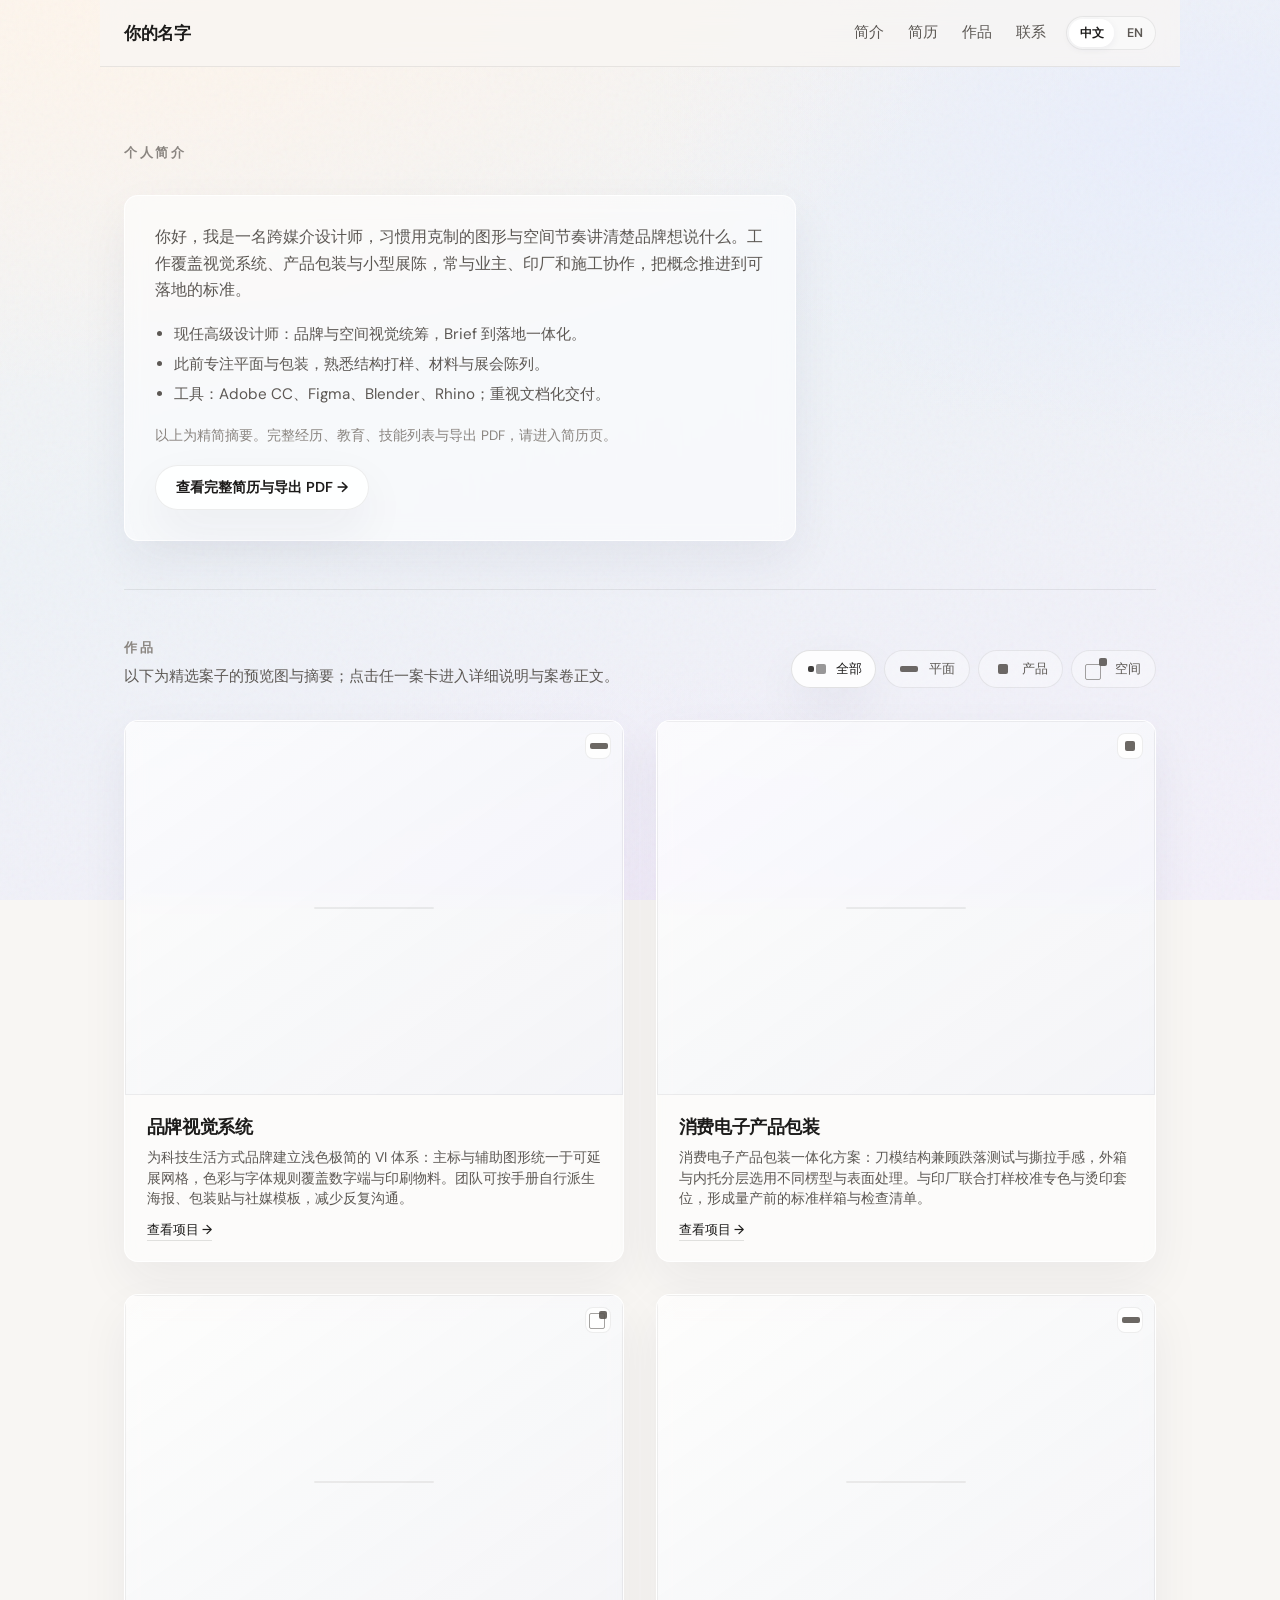
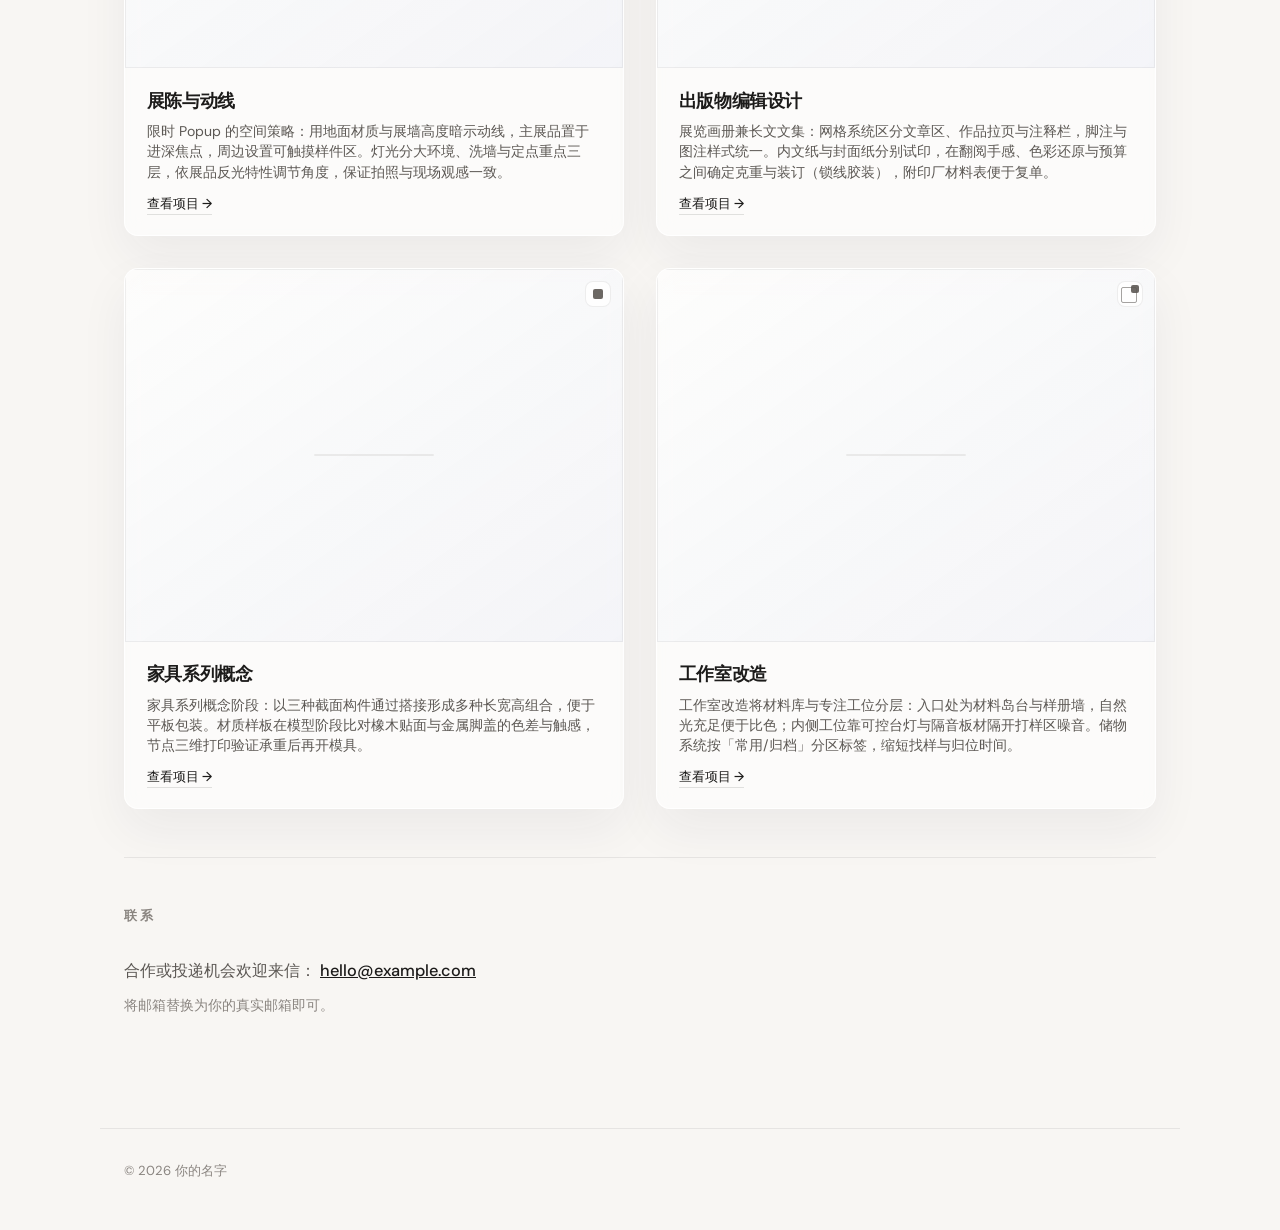
==== home.html @ 036667c9 "Welcome copy, home profile + featured work previews, nav About link Made-with: Cursor" ====
<!DOCTYPE html>
<html lang="zh-CN">
  <head>
    <meta charset="UTF-8" />
    <meta name="viewport" content="width=device-width, initial-scale=1" />
    <meta name="description" content="" id="meta-desc" />
    <title id="doc-title">作品集 · 个人简历</title>
    <link rel="preconnect" href="https://fonts.googleapis.com" />
    <link rel="preconnect" href="https://fonts.gstatic.com" crossorigin />
    <link
      href="https://fonts.googleapis.com/css2?family=DM+Sans:ital,opsz,wght@0,9..40,300;0,9..40,400;0,9..40,500;0,9..40,600;1,9..40,400&display=swap"
      rel="stylesheet"
    />
    <link rel="stylesheet" href="styles.css" />
  </head>
  <body data-page="home">
    <div class="grain" aria-hidden="true"></div>

    <header class="site-header">
      <a href="home.html" class="logo" data-i18n="site.name">你的名字</a>
      <div class="header-end">
        <nav class="nav" aria-label="主目录">
          <a href="home.html#about" data-i18n="nav.about">简介</a>
          <a href="resume.html" data-i18n="nav.resume">简历</a>
          <a href="home.html#work" data-i18n="nav.work">作品</a>
          <a href="home.html#contact" data-i18n="nav.contact">联系</a>
        </nav>
        <div class="lang-switch" role="group" aria-label="语言">
          <button type="button" class="lang-btn active" data-lang="zh" aria-pressed="true">中文</button>
          <button type="button" class="lang-btn" data-lang="en" aria-pressed="false">EN</button>
        </div>
      </div>
    </header>

    <main id="top">
      <section id="about" class="section profile-section">
        <h2 class="section-title" data-i18n="section.about">简介</h2>
        <div class="profile-card">
          <p id="profile-intro" class="profile-intro"></p>
          <ul id="profile-highlights" class="profile-highlights"></ul>
          <p class="profile-hint" data-i18n="home.profileHint"></p>
          <a href="resume.html" class="btn-profile-cta"><span data-i18n="home.ctaFullResume">查看完整简历与导出 PDF</span></a>
        </div>
      </section>

      <section id="work" class="section work">
        <div class="work-head">
          <div class="work-head-text">
            <h2 class="section-title" data-i18n="section.work">作品集</h2>
            <p class="work-intro" data-i18n="work.intro"></p>
          </div>
          <div class="filters" role="tablist" aria-label="作品分类">
            <button type="button" class="filter active" data-filter="all" role="tab" aria-selected="true">
              <span class="filter-icon filter-icon--all" aria-hidden="true"></span>
              <span data-i18n="filter.all">全部</span>
            </button>
            <button type="button" class="filter" data-filter="graphic" role="tab" aria-selected="false">
              <span class="filter-icon filter-icon--graphic" aria-hidden="true"></span>
              <span data-i18n="filter.graphic">平面</span>
            </button>
            <button type="button" class="filter" data-filter="product" role="tab" aria-selected="false">
              <span class="filter-icon filter-icon--product" aria-hidden="true"></span>
              <span data-i18n="filter.product">产品</span>
            </button>
            <button type="button" class="filter" data-filter="spatial" role="tab" aria-selected="false">
              <span class="filter-icon filter-icon--spatial" aria-hidden="true"></span>
              <span data-i18n="filter.spatial">空间</span>
            </button>
          </div>
        </div>

        <div class="project-grid project-grid--featured" id="project-grid"></div>
      </section>

      <section id="contact" class="section contact">
        <h2 class="section-title" data-i18n="section.contact">联系</h2>
        <p class="contact-text">
          <span data-i18n="contact.line1">合作或投递机会欢迎来信：</span>
          <a id="contact-mail" href="mailto:hello@example.com">hello@example.com</a>
        </p>
        <p class="contact-note" data-i18n="contact.note">将邮箱替换为你的真实邮箱即可。</p>
      </section>
    </main>

    <footer class="site-footer">
      <span>© <span id="year"></span> <span data-i18n="site.name">你的名字</span></span>
    </footer>

    <script src="app.js"></script>
  </body>
</html>
---- styles.css ----
/* -----------------------------------------------------------------
   Personal portfolio — minimal light gradients, geometric category icons
   ----------------------------------------------------------------- */

:root {
  --bg0: #f8f6f3;
  --bg1: #eef2f7;
  --bg2: #f3f0fa;
  --ink: #1c1b1a;
  --ink-muted: #5c5854;
  --ink-soft: #8a8580;
  --line: rgba(28, 27, 26, 0.08);
  --card: rgba(255, 255, 255, 0.55);
  --card-border: rgba(255, 255, 255, 0.85);
  --shadow: 0 20px 50px rgba(30, 40, 60, 0.06);
  --radius: 14px;
  --font: "DM Sans", system-ui, sans-serif;
  --ease: cubic-bezier(0.25, 0.1, 0.25, 1);
}

*,
*::before,
*::after {
  box-sizing: border-box;
}

html {
  scroll-behavior: smooth;
}

body {
  margin: 0;
  font-family: var(--font);
  font-size: 17px;
  line-height: 1.55;
  color: var(--ink);
  background: var(--bg0);
  min-height: 100vh;
  position: relative;
  -webkit-font-smoothing: antialiased;
}

body::before {
  content: "";
  position: fixed;
  inset: 0;
  z-index: -2;
  background:
    radial-gradient(120% 80% at 10% 0%, rgba(255, 245, 235, 0.85), transparent 55%),
    radial-gradient(90% 70% at 95% 15%, rgba(230, 236, 255, 0.7), transparent 50%),
    radial-gradient(80% 60% at 50% 100%, rgba(244, 238, 252, 0.75), transparent 45%),
    linear-gradient(165deg, var(--bg0) 0%, var(--bg1) 45%, var(--bg2) 100%);
  pointer-events: none;
}

.grain {
  position: fixed;
  inset: 0;
  z-index: -1;
  opacity: 0.04;
  pointer-events: none;
  background-image: url("data:image/svg+xml,%3Csvg viewBox='0 0 256 256' xmlns='http://www.w3.org/2000/svg'%3E%3Cfilter id='n'%3E%3CfeTurbulence type='fractalNoise' baseFrequency='0.85' numOctaves='4' stitchTiles='stitch'/%3E%3C/filter%3E%3Crect width='100%25' height='100%25' filter='url(%23n)'/%3E%3C/svg%3E");
}

.site-header {
  position: sticky;
  top: 0;
  z-index: 10;
  display: flex;
  align-items: center;
  justify-content: space-between;
  gap: 1rem;
  flex-wrap: wrap;
  padding: 1rem 1.5rem;
  max-width: 1080px;
  margin: 0 auto;
  background: rgba(248, 246, 243, 0.72);
  backdrop-filter: blur(14px);
  border-bottom: 1px solid var(--line);
}

.header-end {
  display: flex;
  align-items: center;
  gap: 1.25rem;
  flex-wrap: wrap;
}

.lang-switch {
  display: inline-flex;
  border-radius: 999px;
  border: 1px solid var(--line);
  background: rgba(255, 255, 255, 0.4);
  padding: 2px;
  gap: 2px;
}

.lang-btn {
  font-family: var(--font);
  font-size: 0.78rem;
  font-weight: 600;
  padding: 0.35rem 0.65rem;
  border: none;
  border-radius: 999px;
  background: transparent;
  color: var(--ink-muted);
  cursor: pointer;
  transition:
    background 0.2s var(--ease),
    color 0.2s var(--ease);
}

.lang-btn:hover {
  color: var(--ink);
}

.lang-btn.active {
  background: rgba(255, 255, 255, 0.95);
  color: var(--ink);
  box-shadow: 0 2px 8px rgba(30, 40, 60, 0.06);
}

.logo {
  font-weight: 600;
  letter-spacing: -0.02em;
  color: var(--ink);
  text-decoration: none;
}

.nav {
  display: flex;
  gap: 1.5rem;
}

.nav a {
  color: var(--ink-muted);
  text-decoration: none;
  font-size: 0.95rem;
  font-weight: 500;
  transition: color 0.2s var(--ease);
}

.nav a:hover {
  color: var(--ink);
}

main {
  max-width: 1080px;
  margin: 0 auto;
  padding: 2.5rem 1.5rem 4rem;
}

.hero {
  padding: 3rem 0 4rem;
  max-width: 38rem;
}

.hero-tag {
  font-size: 0.8rem;
  text-transform: uppercase;
  letter-spacing: 0.18em;
  color: var(--ink-soft);
  margin: 0 0 1.25rem;
}

.hero-title {
  font-size: clamp(2rem, 5vw, 2.85rem);
  font-weight: 500;
  letter-spacing: -0.03em;
  line-height: 1.12;
  margin: 0 0 1.25rem;
}

.hero-lead {
  margin: 0;
  color: var(--ink-muted);
  font-size: 1.05rem;
}

.hero-cta {
  margin: 1.5rem 0 0;
}

.link-cta {
  font-size: 0.95rem;
  font-weight: 600;
  color: var(--ink);
  text-decoration: none;
  border-bottom: 1px solid rgba(28, 27, 26, 0.2);
  padding-bottom: 2px;
  transition:
    border-color 0.2s var(--ease),
    color 0.2s var(--ease);
}

.link-cta:hover {
  border-color: var(--ink);
  color: var(--ink);
}

.link-cta.subtle {
  font-size: 0.82rem;
  font-weight: 500;
  border-bottom-color: rgba(28, 27, 26, 0.12);
}

.section {
  padding: 3rem 0;
  border-top: 1px solid var(--line);
}

.profile-section {
  border-top: none;
  padding-top: 2.25rem;
}

.profile-card {
  max-width: 42rem;
  padding: 1.75rem 1.85rem 1.85rem;
  border-radius: var(--radius);
  border: 1px solid var(--card-border);
  background: var(--card);
  backdrop-filter: blur(10px);
  box-shadow: var(--shadow);
}

.profile-intro {
  margin: 0 0 1.2rem;
  font-size: 1.03rem;
  line-height: 1.62;
  color: var(--ink-muted);
}

.profile-highlights {
  margin: 0 0 1.2rem;
  padding-left: 1.2rem;
  color: var(--ink-muted);
  font-size: 0.95rem;
  line-height: 1.55;
}

.profile-highlights li {
  margin-bottom: 0.4rem;
}

.profile-hint {
  margin: 0 0 1.2rem;
  font-size: 0.85rem;
  color: var(--ink-soft);
  line-height: 1.45;
}

.btn-profile-cta {
  display: inline-block;
  font-size: 0.9rem;
  font-weight: 600;
  padding: 0.65rem 1.25rem;
  border-radius: 999px;
  border: 1px solid var(--line);
  background: rgba(255, 255, 255, 0.88);
  color: var(--ink);
  text-decoration: none;
  box-shadow: var(--shadow);
  transition:
    transform 0.2s var(--ease),
    box-shadow 0.2s var(--ease);
}

.btn-profile-cta:hover {
  transform: translateY(-1px);
  box-shadow: 0 22px 48px rgba(30, 40, 60, 0.09);
}

.section-title {
  font-size: 0.8rem;
  font-weight: 600;
  letter-spacing: 0.2em;
  text-transform: uppercase;
  color: var(--ink-soft);
  margin: 0 0 2rem;
}

.resume-grid {
  display: grid;
  gap: 2.5rem;
}

@media (min-width: 720px) {
  .resume-grid {
    grid-template-columns: 1fr 1fr;
  }

  .resume-skills {
    grid-column: 1 / -1;
  }
}

.resume-block h3 {
  font-size: 1.05rem;
  font-weight: 600;
  margin: 0 0 1rem;
  letter-spacing: -0.02em;
}

.timeline {
  list-style: none;
  margin: 0;
  padding: 0;
}

.timeline li {
  display: grid;
  gap: 0.2rem;
  padding-bottom: 1.35rem;
  margin-bottom: 1.35rem;
  border-bottom: 1px solid var(--line);
}

.timeline li:last-child {
  border-bottom: none;
  margin-bottom: 0;
  padding-bottom: 0;
}

.timeline .time {
  font-size: 0.8rem;
  color: var(--ink-soft);
  letter-spacing: 0.04em;
}

.timeline .role {
  font-weight: 500;
}

.timeline .detail {
  font-size: 0.92rem;
  color: var(--ink-muted);
}

.skills {
  margin: 0;
  color: var(--ink-muted);
  font-size: 0.95rem;
}

.resume-section-head {
  display: flex;
  flex-direction: column;
  gap: 1rem;
  margin-bottom: 2rem;
}

@media (min-width: 560px) {
  .resume-section-head {
    flex-direction: row;
    align-items: flex-end;
    justify-content: space-between;
  }
}

.resume-actions {
  display: flex;
  flex-direction: column;
  align-items: flex-start;
  gap: 0.4rem;
}

.btn-pdf {
  font-family: var(--font);
  font-size: 0.82rem;
  font-weight: 600;
  padding: 0.55rem 1rem;
  border-radius: 10px;
  border: 1px solid var(--line);
  background: rgba(255, 255, 255, 0.75);
  color: var(--ink);
  cursor: pointer;
  box-shadow: var(--shadow);
  transition:
    transform 0.2s var(--ease),
    box-shadow 0.2s var(--ease);
}

.btn-pdf:hover {
  transform: translateY(-1px);
  box-shadow: 0 24px 48px rgba(30, 40, 60, 0.08);
}

.pdf-hint {
  margin: 0;
  font-size: 0.72rem;
  color: var(--ink-soft);
  max-width: 22rem;
  line-height: 1.4;
}

.work-head {
  display: flex;
  flex-direction: column;
  gap: 1.75rem;
  margin-bottom: 2rem;
}

.work-head-text .section-title {
  margin-bottom: 0.5rem;
}

.work-intro {
  margin: 0;
  font-size: 0.92rem;
  color: var(--ink-muted);
  line-height: 1.55;
  max-width: 38rem;
}

@media (min-width: 900px) {
  .work-head {
    flex-direction: row;
    align-items: flex-end;
    justify-content: space-between;
    gap: 2rem;
  }

  .work-head-text {
    flex: 1;
    min-width: 0;
  }
}

.filters {
  display: flex;
  flex-wrap: wrap;
  gap: 0.5rem;
}

.filter {
  display: inline-flex;
  align-items: center;
  gap: 0.5rem;
  padding: 0.45rem 0.85rem;
  border-radius: 999px;
  border: 1px solid var(--line);
  background: rgba(255, 255, 255, 0.35);
  color: var(--ink-muted);
  font-family: var(--font);
  font-size: 0.82rem;
  font-weight: 500;
  cursor: pointer;
  transition:
    background 0.22s var(--ease),
    border-color 0.22s var(--ease),
    color 0.22s var(--ease);
}

.filter:hover {
  border-color: rgba(28, 27, 26, 0.14);
  color: var(--ink);
}

.filter.active {
  background: rgba(255, 255, 255, 0.85);
  border-color: rgba(28, 27, 26, 0.12);
  color: var(--ink);
  box-shadow: var(--shadow);
}

/* Category icons: 平面=长条矩形，产品=小方块，空间=大方块+小方块 */
.filter-icon {
  display: inline-block;
  width: 22px;
  height: 22px;
  position: relative;
  flex-shrink: 0;
}

.filter-icon--all::before,
.filter-icon--all::after {
  content: "";
  position: absolute;
  background: currentColor;
  border-radius: 2px;
  opacity: 0.85;
}

.filter-icon--all::before {
  width: 6px;
  height: 6px;
  left: 2px;
  top: 8px;
}

.filter-icon--all::after {
  width: 10px;
  height: 10px;
  right: 2px;
  top: 6px;
  opacity: 0.45;
}

.filter-icon--graphic::before {
  content: "";
  position: absolute;
  left: 1px;
  top: 50%;
  transform: translateY(-50%);
  width: 18px;
  height: 6px;
  background: currentColor;
  border-radius: 2px;
  opacity: 0.9;
}

.filter-icon--product::before {
  content: "";
  position: absolute;
  left: 50%;
  top: 50%;
  transform: translate(-50%, -50%);
  width: 10px;
  height: 10px;
  background: currentColor;
  border-radius: 2px;
  opacity: 0.9;
}

.filter-icon--spatial {
  border-radius: 2px;
}

.filter-icon--spatial::before {
  content: "";
  position: absolute;
  left: 0;
  bottom: 0;
  width: 16px;
  height: 16px;
  border: 1.5px solid currentColor;
  border-radius: 2px;
  opacity: 0.55;
  box-sizing: border-box;
}

.filter-icon--spatial::after {
  content: "";
  position: absolute;
  right: 0;
  top: 0;
  width: 8px;
  height: 8px;
  background: currentColor;
  border-radius: 2px;
  opacity: 0.9;
}

.project-grid {
  display: grid;
  grid-template-columns: repeat(auto-fill, minmax(260px, 1fr));
  gap: 1.25rem;
}

.project-grid--featured {
  grid-template-columns: 1fr;
  gap: 1.85rem;
}

@media (min-width: 768px) {
  .project-grid--featured {
    grid-template-columns: repeat(2, 1fr);
    gap: 2rem;
  }
}

.project-thumb--large {
  aspect-ratio: 3 / 2;
  min-height: 220px;
}

.project-card--preview .project-body {
  padding: 1.2rem 1.35rem 1.35rem;
}

.project-card--preview .project-body h3 {
  font-size: 1.12rem;
}

.project-preview {
  margin: 0;
  font-size: 0.92rem;
  line-height: 1.55;
  color: var(--ink-muted);
  display: -webkit-box;
  -webkit-line-clamp: 6;
  -webkit-box-orient: vertical;
  overflow: hidden;
}

@supports not (-webkit-line-clamp: 6) {
  .project-preview {
    max-height: 9.2em;
    overflow: hidden;
  }
}

.project-thumb-wrap {
  display: block;
  text-decoration: none;
  color: inherit;
}

.project-thumb-wrap:focus-visible {
  outline: 2px solid var(--ink-soft);
  outline-offset: 2px;
}

.project-card {
  border-radius: var(--radius);
  border: 1px solid var(--card-border);
  background: var(--card);
  backdrop-filter: blur(10px);
  overflow: hidden;
  box-shadow: var(--shadow);
  transition:
    transform 0.28s var(--ease),
    box-shadow 0.28s var(--ease);
}

.project-card:hover {
  transform: translateY(-3px);
  box-shadow: 0 28px 60px rgba(30, 40, 60, 0.09);
}

.project-card.hidden {
  display: none;
}

.project-thumb {
  aspect-ratio: 4 / 3;
  background: linear-gradient(135deg, rgba(255, 255, 255, 0.5), rgba(230, 235, 245, 0.6));
  display: flex;
  align-items: center;
  justify-content: center;
  position: relative;
  overflow: hidden;
}

.project-thumb--img img {
  position: absolute;
  inset: 0;
  width: 100%;
  height: 100%;
  object-fit: cover;
  display: block;
}

/* 无配图时保留同比例占位，极简留白 */
.project-thumb--empty {
  background: linear-gradient(145deg, rgba(255, 255, 255, 0.35), rgba(235, 238, 246, 0.5));
  box-shadow: inset 0 0 0 1px rgba(28, 27, 26, 0.06);
}

.project-thumb--empty::before {
  content: "";
  position: absolute;
  left: 50%;
  top: 50%;
  transform: translate(-50%, -50%);
  width: 36%;
  max-width: 120px;
  height: 2px;
  border-radius: 1px;
  background: rgba(28, 27, 26, 0.07);
  pointer-events: none;
}

.project-thumb .cat-badge {
  position: absolute;
  top: 0.75rem;
  right: 0.75rem;
  width: 26px;
  height: 26px;
  display: flex;
  align-items: center;
  justify-content: center;
  background: rgba(255, 255, 255, 0.9);
  border-radius: 8px;
  border: 1px solid var(--line);
}

.project-thumb .cat-badge .filter-icon {
  width: 18px;
  height: 18px;
  color: var(--ink-muted);
}

.project-body {
  padding: 1.1rem 1.2rem 1.25rem;
}

.project-body h3 {
  margin: 0 0 0.35rem;
  font-size: 1.02rem;
  font-weight: 600;
  letter-spacing: -0.02em;
}

.project-body p {
  margin: 0;
  font-size: 0.88rem;
  color: var(--ink-muted);
  line-height: 1.45;
}

.project-title-link {
  color: inherit;
  text-decoration: none;
  transition: color 0.2s var(--ease);
}

.project-title-link:hover {
  color: var(--ink-muted);
}

.project-more {
  margin: 0.65rem 0 0 !important;
}

.main-project {
  max-width: 720px;
  margin: 0 auto;
  padding: 1rem 1.5rem 3.5rem;
}

.back-link {
  display: inline-block;
  margin-bottom: 1.75rem;
  font-size: 0.88rem;
  font-weight: 500;
  color: var(--ink-muted);
  text-decoration: none;
  transition: color 0.2s var(--ease);
}

.back-link:hover {
  color: var(--ink);
}

.project-detail-media {
  border-radius: var(--radius);
  border: 1px solid var(--card-border);
  box-shadow: var(--shadow);
  margin-bottom: 2rem;
  aspect-ratio: 16 / 9;
}

.project-detail-media.project-thumb--img img {
  border-radius: inherit;
}

.project-detail-header {
  margin-bottom: 1.5rem;
}

.project-detail-meta {
  margin: 0 0 0.5rem;
  font-size: 0.78rem;
  letter-spacing: 0.12em;
  text-transform: uppercase;
  color: var(--ink-soft);
}

.project-detail-cat {
  font-weight: 600;
}

.project-detail-title {
  margin: 0 0 0.65rem;
  font-size: clamp(1.5rem, 4vw, 2rem);
  font-weight: 600;
  letter-spacing: -0.03em;
  line-height: 1.15;
}

.project-detail-lead {
  margin: 0;
  font-size: 1.05rem;
  color: var(--ink-muted);
  line-height: 1.5;
}

.project-detail-body {
  font-size: 0.98rem;
  color: var(--ink-muted);
  line-height: 1.65;
}

.project-detail-body p {
  margin: 0 0 1rem;
}

.project-detail-body p:last-child {
  margin-bottom: 0;
}

.project-not-found {
  padding: 3rem 0;
  text-align: center;
}

.project-not-found p {
  margin: 0 0 1rem;
  color: var(--ink-muted);
}

.resume-page .section.resume {
  border-top: none;
  padding-top: 1.5rem;
}

/* ---------- 欢迎页 ---------- Body[data-page="welcome"] 无顶栏，全屏居中 */
.welcome-screen {
  min-height: 100vh;
  display: flex;
  flex-direction: column;
  align-items: center;
  justify-content: center;
  padding: 2.5rem 1.5rem 4rem;
  max-width: 26rem;
  margin: 0 auto;
  text-align: center;
}

.welcome-eyebrow {
  margin: 0 0 1.25rem;
  font-size: 0.72rem;
  font-weight: 600;
  letter-spacing: 0.22em;
  text-transform: uppercase;
  color: var(--ink-soft);
}

.welcome-title {
  margin: 0 0 1rem;
  font-size: clamp(2rem, 6vw, 2.75rem);
  font-weight: 500;
  letter-spacing: -0.03em;
  line-height: 1.1;
}

.welcome-subtitle {
  margin: 0 0 2.25rem;
  font-size: 0.98rem;
  color: var(--ink-muted);
  line-height: 1.55;
}

.welcome-lang {
  margin-bottom: 2rem;
  display: flex;
  flex-direction: column;
  align-items: center;
  gap: 0.75rem;
}

.welcome-lang-label {
  font-size: 0.78rem;
  color: var(--ink-soft);
  letter-spacing: 0.06em;
}

.lang-switch--welcome .lang-btn {
  padding: 0.45rem 1rem;
  font-size: 0.88rem;
}

.btn-welcome-enter {
  font-family: var(--font);
  font-size: 0.95rem;
  font-weight: 600;
  padding: 0.85rem 1.85rem;
  border-radius: 999px;
  border: 1px solid var(--line);
  background: rgba(255, 255, 255, 0.85);
  color: var(--ink);
  cursor: pointer;
  box-shadow: var(--shadow);
  transition:
    transform 0.22s var(--ease),
    box-shadow 0.22s var(--ease);
}

.btn-welcome-enter:hover {
  transform: translateY(-2px);
  box-shadow: 0 24px 50px rgba(30, 40, 60, 0.1);
}

.contact-text {
  margin: 0 0 0.75rem;
  color: var(--ink-muted);
  font-size: 1.02rem;
}

.contact-text a {
  color: var(--ink);
  font-weight: 500;
}

.contact-note {
  margin: 0;
  font-size: 0.85rem;
  color: var(--ink-soft);
}

.site-footer {
  max-width: 1080px;
  margin: 0 auto;
  padding: 2rem 1.5rem 3rem;
  border-top: 1px solid var(--line);
  font-size: 0.82rem;
  color: var(--ink-soft);
}

/* ---------- 打印 PDF：仅简历区块 ---------- */
@media print {
  @page {
    margin: 1.2cm;
  }

  html {
    scroll-behavior: auto;
  }

  body {
    background: #fff;
    color: #111;
    font-size: 11pt;
  }

  body::before,
  .grain {
    display: none !important;
  }

  .no-print,
  .site-header,
  .site-footer,
  #about,
  #work,
  #contact {
    display: none !important;
  }

  main {
    max-width: none;
    padding: 0;
    margin: 0;
  }

  .section.resume {
    border-top: none;
    padding: 0;
  }

  .resume-section-head {
    margin-bottom: 1.25rem;
  }

  .section-title {
    color: #333;
    margin-bottom: 1rem;
  }

  .resume-grid {
    gap: 1.25rem;
  }

  .timeline li {
    break-inside: avoid;
    border-bottom-color: #ddd;
  }

  .resume-block h3 {
    break-after: avoid;
  }
}
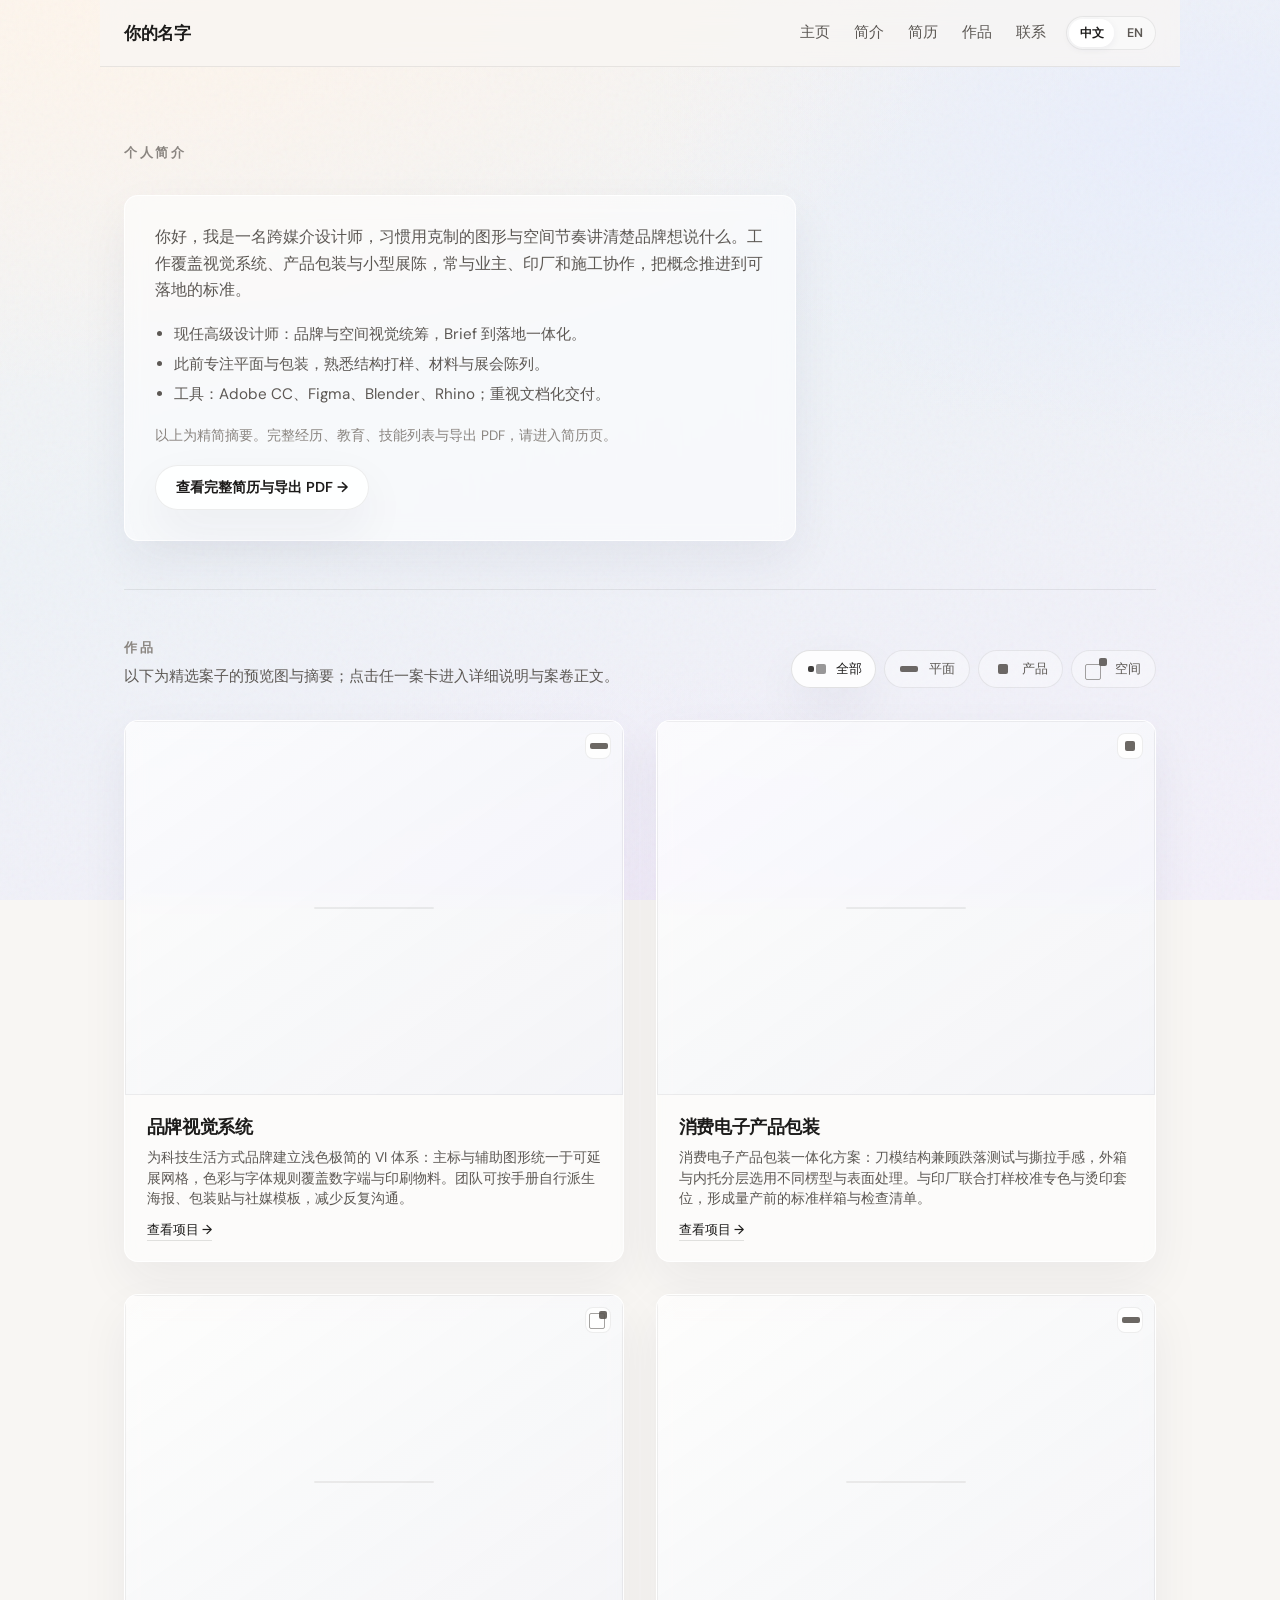
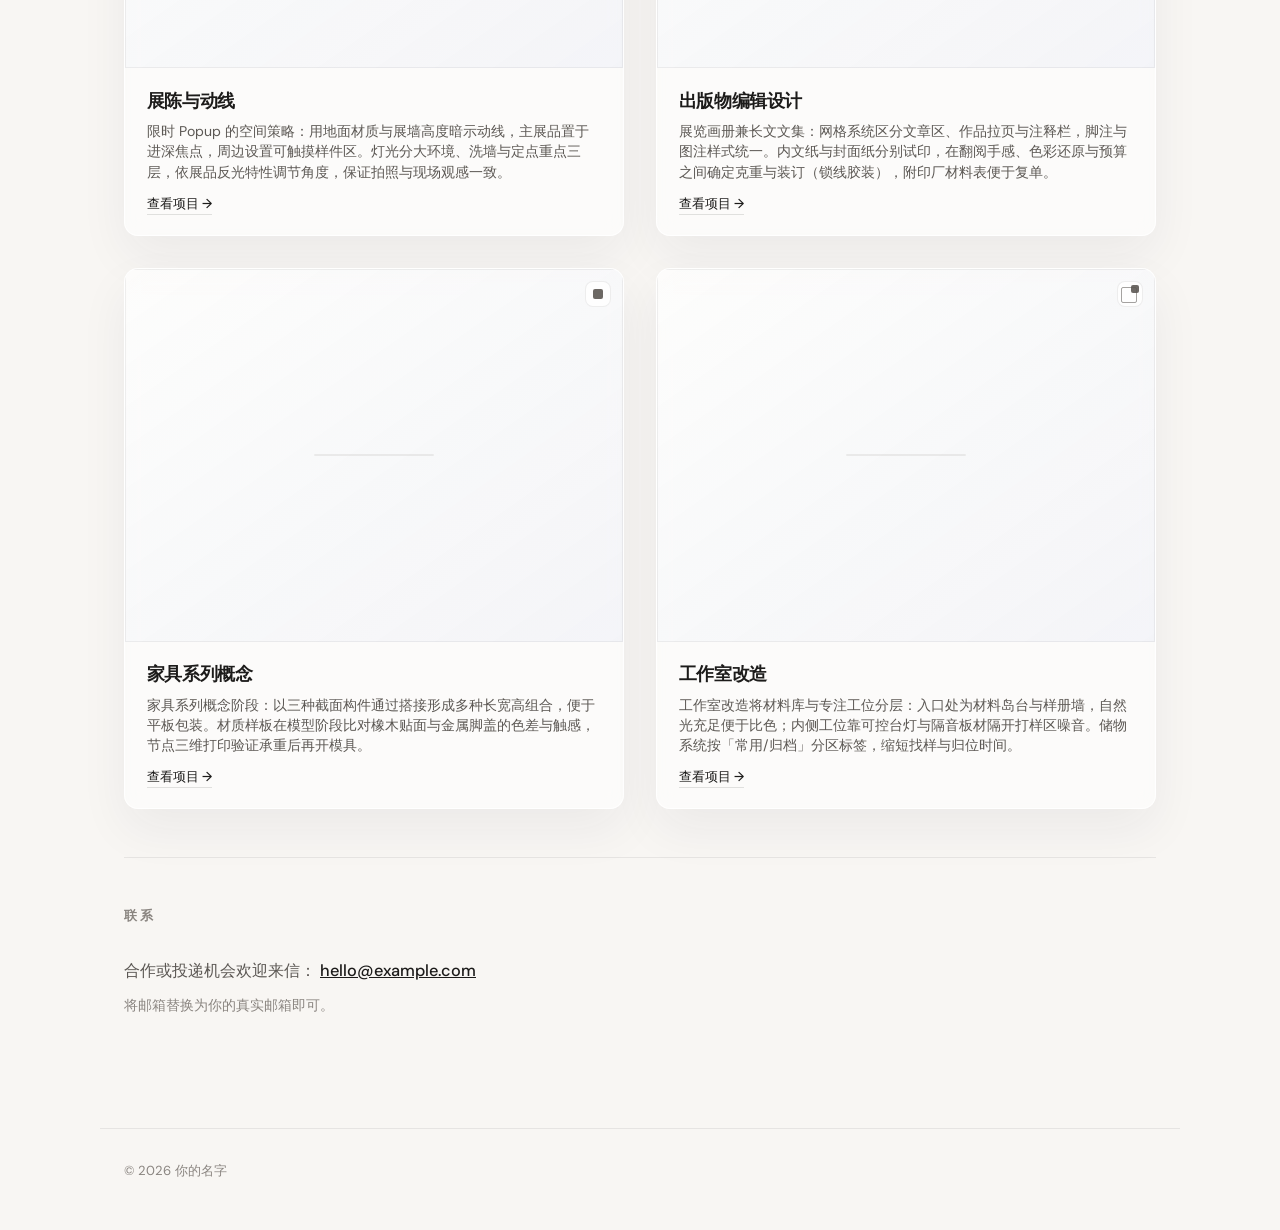
==== commit 986550d0: "Fix resume layout: content first, PDF at bottom; nav Home link; defer app.js Made-with: Cursor" ====
--- a/home.html
+++ b/home.html
@@ -20,6 +20,7 @@
       <a href="home.html" class="logo" data-i18n="site.name">你的名字</a>
       <div class="header-end">
         <nav class="nav" aria-label="主目录">
+          <a href="home.html" data-i18n="nav.home">主页</a>
           <a href="home.html#about" data-i18n="nav.about">简介</a>
           <a href="resume.html" data-i18n="nav.resume">简历</a>
           <a href="home.html#work" data-i18n="nav.work">作品</a>
@@ -86,6 +87,6 @@
       <span>© <span id="year"></span> <span data-i18n="site.name">你的名字</span></span>
     </footer>
 
-    <script src="app.js"></script>
+    <script src="app.js" defer></script>
   </body>
 </html>
--- a/styles.css
+++ b/styles.css
@@ -350,12 +350,36 @@
   margin-bottom: 2rem;
 }
 
+.resume-section-head--intro {
+  margin-bottom: 2rem;
+}
+
+.resume-subline {
+  margin: 0;
+  font-size: 0.92rem;
+  color: var(--ink-muted);
+  line-height: 1.55;
+  max-width: 40rem;
+}
+
 @media (min-width: 560px) {
   .resume-section-head {
     flex-direction: row;
     align-items: flex-end;
     justify-content: space-between;
   }
+}
+
+.resume-actions--footer {
+  margin-top: 2.5rem;
+  padding-top: 2rem;
+  border-top: 1px solid var(--line);
+  flex-direction: column;
+  align-items: flex-start;
+}
+
+.resume-back-wrap {
+  margin: 0.5rem 0 0;
 }
 
 .resume-actions {
@@ -960,6 +984,10 @@
     padding: 0;
   }
 
+  .resume-section-head--intro {
+    margin-bottom: 1.25rem;
+  }
+
   .resume-section-head {
     margin-bottom: 1.25rem;
   }
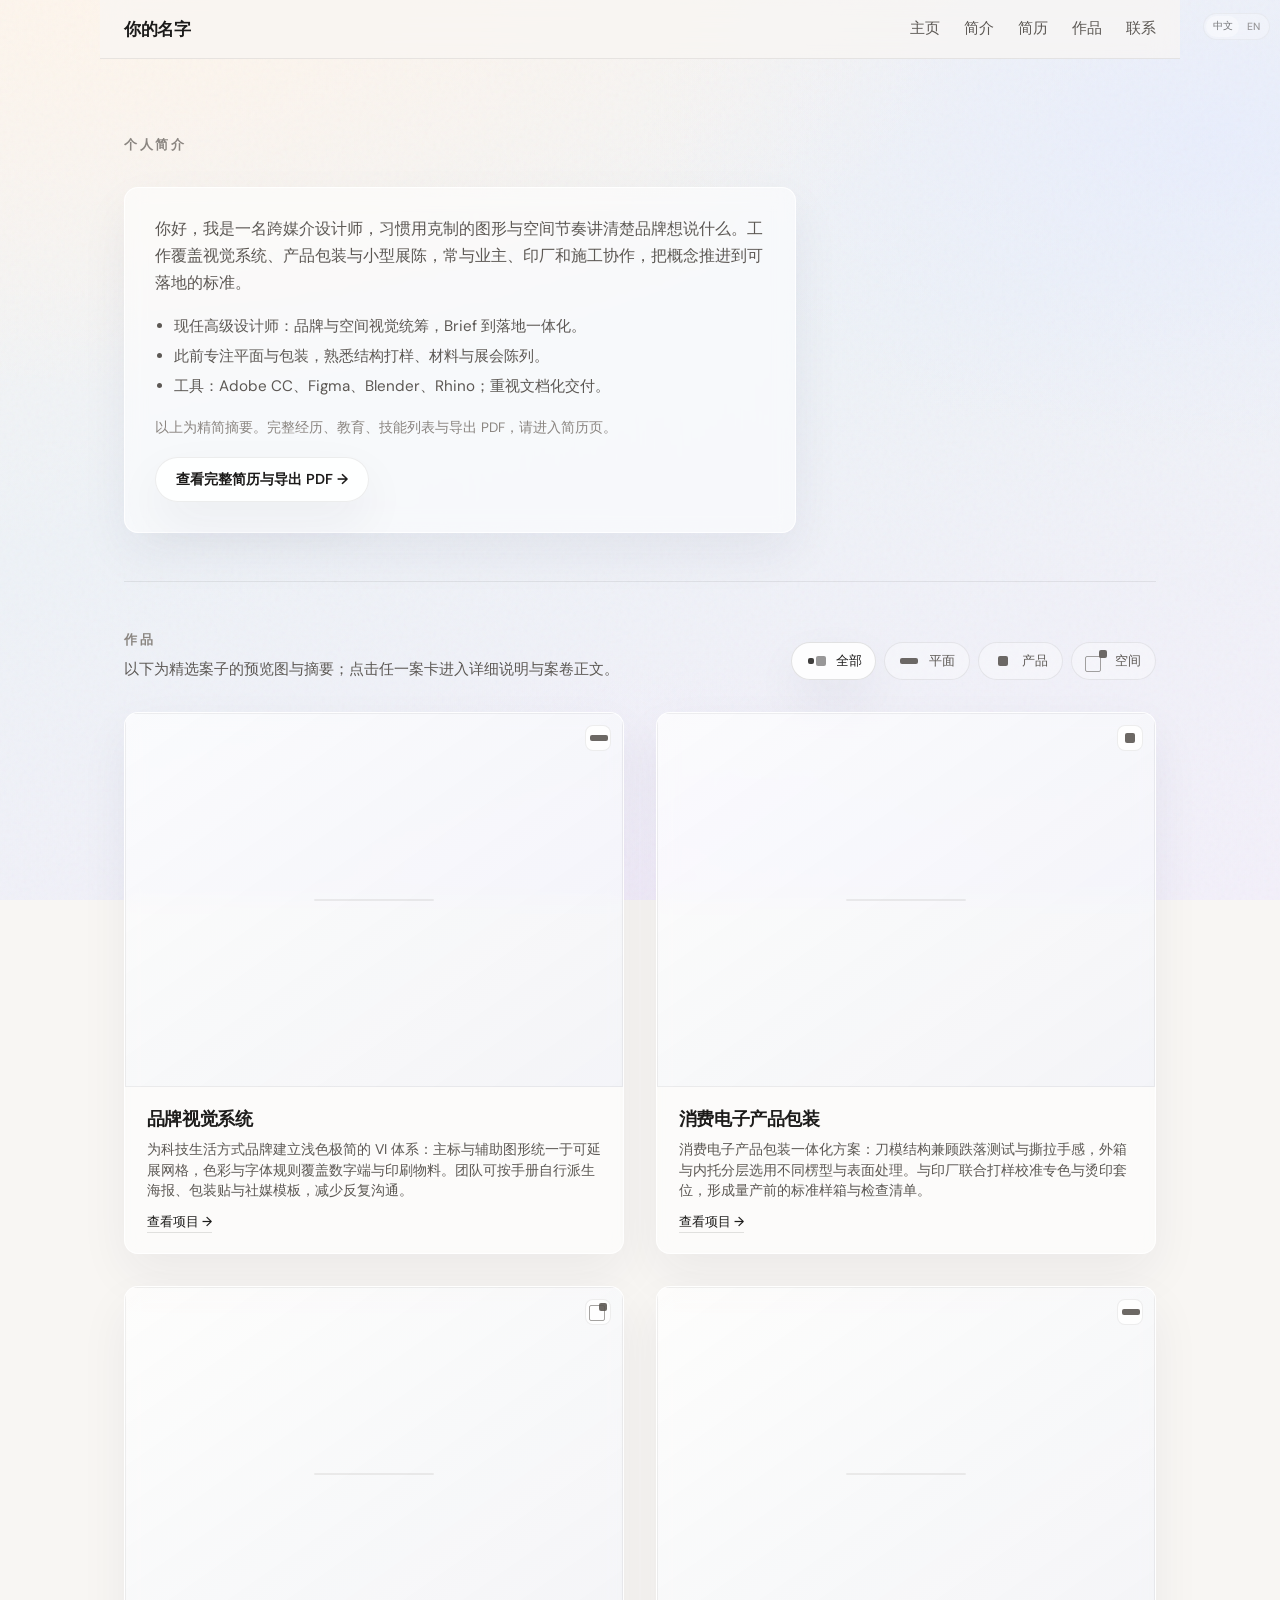
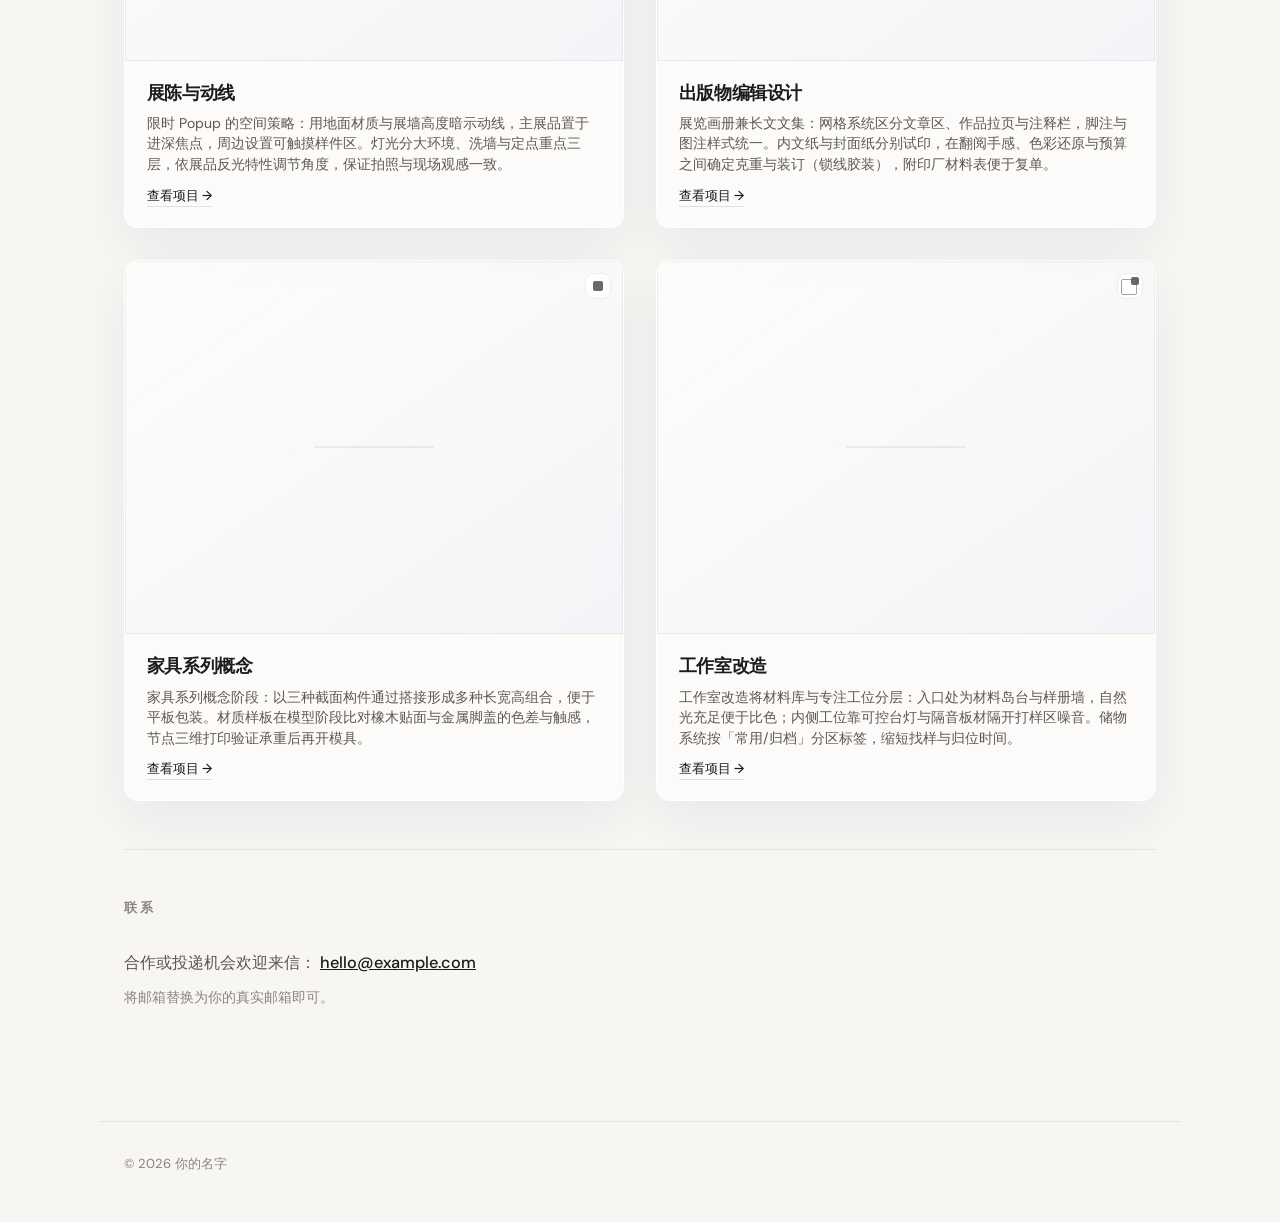
==== commit 4f662770: "Plain English resume wording; move lang toggle to compact top-right corner Made-with: Cursor" ====
--- a/home.html
+++ b/home.html
@@ -16,6 +16,13 @@
   <body data-page="home">
     <div class="grain" aria-hidden="true"></div>
 
+    <div class="lang-corner no-print">
+      <div class="lang-switch lang-switch--compact" role="group" aria-label="语言">
+        <button type="button" class="lang-btn active" data-lang="zh" aria-pressed="true">中文</button>
+        <button type="button" class="lang-btn" data-lang="en" aria-pressed="false">EN</button>
+      </div>
+    </div>
+
     <header class="site-header">
       <a href="home.html" class="logo" data-i18n="site.name">你的名字</a>
       <div class="header-end">
@@ -26,10 +33,6 @@
           <a href="home.html#work" data-i18n="nav.work">作品</a>
           <a href="home.html#contact" data-i18n="nav.contact">联系</a>
         </nav>
-        <div class="lang-switch" role="group" aria-label="语言">
-          <button type="button" class="lang-btn active" data-lang="zh" aria-pressed="true">中文</button>
-          <button type="button" class="lang-btn" data-lang="en" aria-pressed="false">EN</button>
-        </div>
       </div>
     </header>
 
--- a/styles.css
+++ b/styles.css
@@ -120,6 +120,44 @@
   box-shadow: 0 2px 8px rgba(30, 40, 60, 0.06);
 }
 
+/* 语言切换固定在右上角，默认弱化，悬停/聚焦时清晰 */
+.lang-corner {
+  position: fixed;
+  top: max(0.65rem, env(safe-area-inset-top, 0px));
+  right: max(0.65rem, env(safe-area-inset-right, 0px));
+  z-index: 100;
+}
+
+.lang-switch--compact {
+  border: 1px solid rgba(28, 27, 26, 0.07);
+  background: rgba(255, 255, 255, 0.48);
+  backdrop-filter: blur(10px);
+  padding: 2px;
+  gap: 1px;
+  opacity: 0.58;
+  transition:
+    opacity 0.2s var(--ease),
+    border-color 0.2s var(--ease);
+}
+
+.lang-corner:hover .lang-switch--compact,
+.lang-switch--compact:focus-within {
+  opacity: 1;
+  border-color: rgba(28, 27, 26, 0.12);
+}
+
+.lang-switch--compact .lang-btn {
+  font-size: 0.65rem;
+  font-weight: 500;
+  padding: 0.2rem 0.4rem;
+  letter-spacing: 0.02em;
+}
+
+.lang-switch--compact .lang-btn.active {
+  box-shadow: none;
+  background: rgba(255, 255, 255, 0.85);
+}
+
 .logo {
   font-weight: 600;
   letter-spacing: -0.02em;
@@ -871,29 +909,10 @@
 }
 
 .welcome-subtitle {
-  margin: 0 0 2.25rem;
+  margin: 0 0 2rem;
   font-size: 0.98rem;
   color: var(--ink-muted);
   line-height: 1.55;
-}
-
-.welcome-lang {
-  margin-bottom: 2rem;
-  display: flex;
-  flex-direction: column;
-  align-items: center;
-  gap: 0.75rem;
-}
-
-.welcome-lang-label {
-  font-size: 0.78rem;
-  color: var(--ink-soft);
-  letter-spacing: 0.06em;
-}
-
-.lang-switch--welcome .lang-btn {
-  padding: 0.45rem 1rem;
-  font-size: 0.88rem;
 }
 
 .btn-welcome-enter {
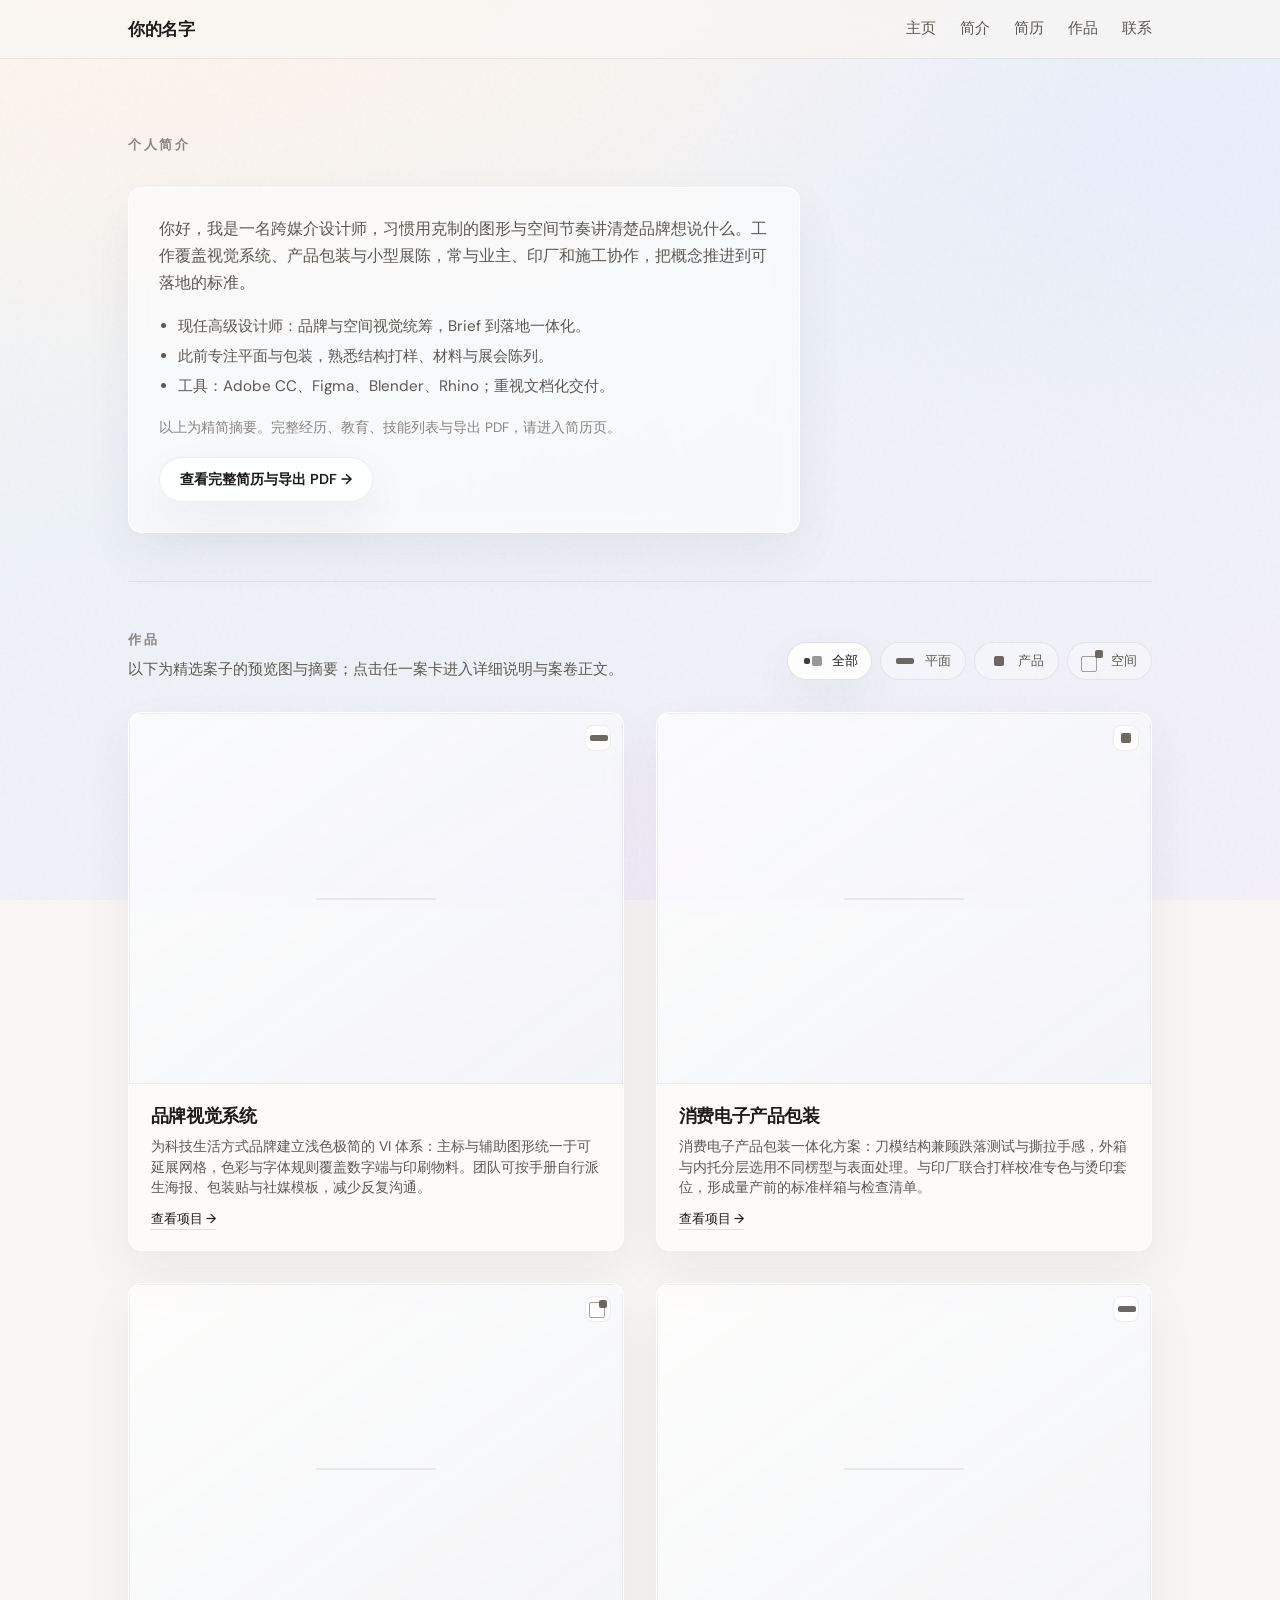
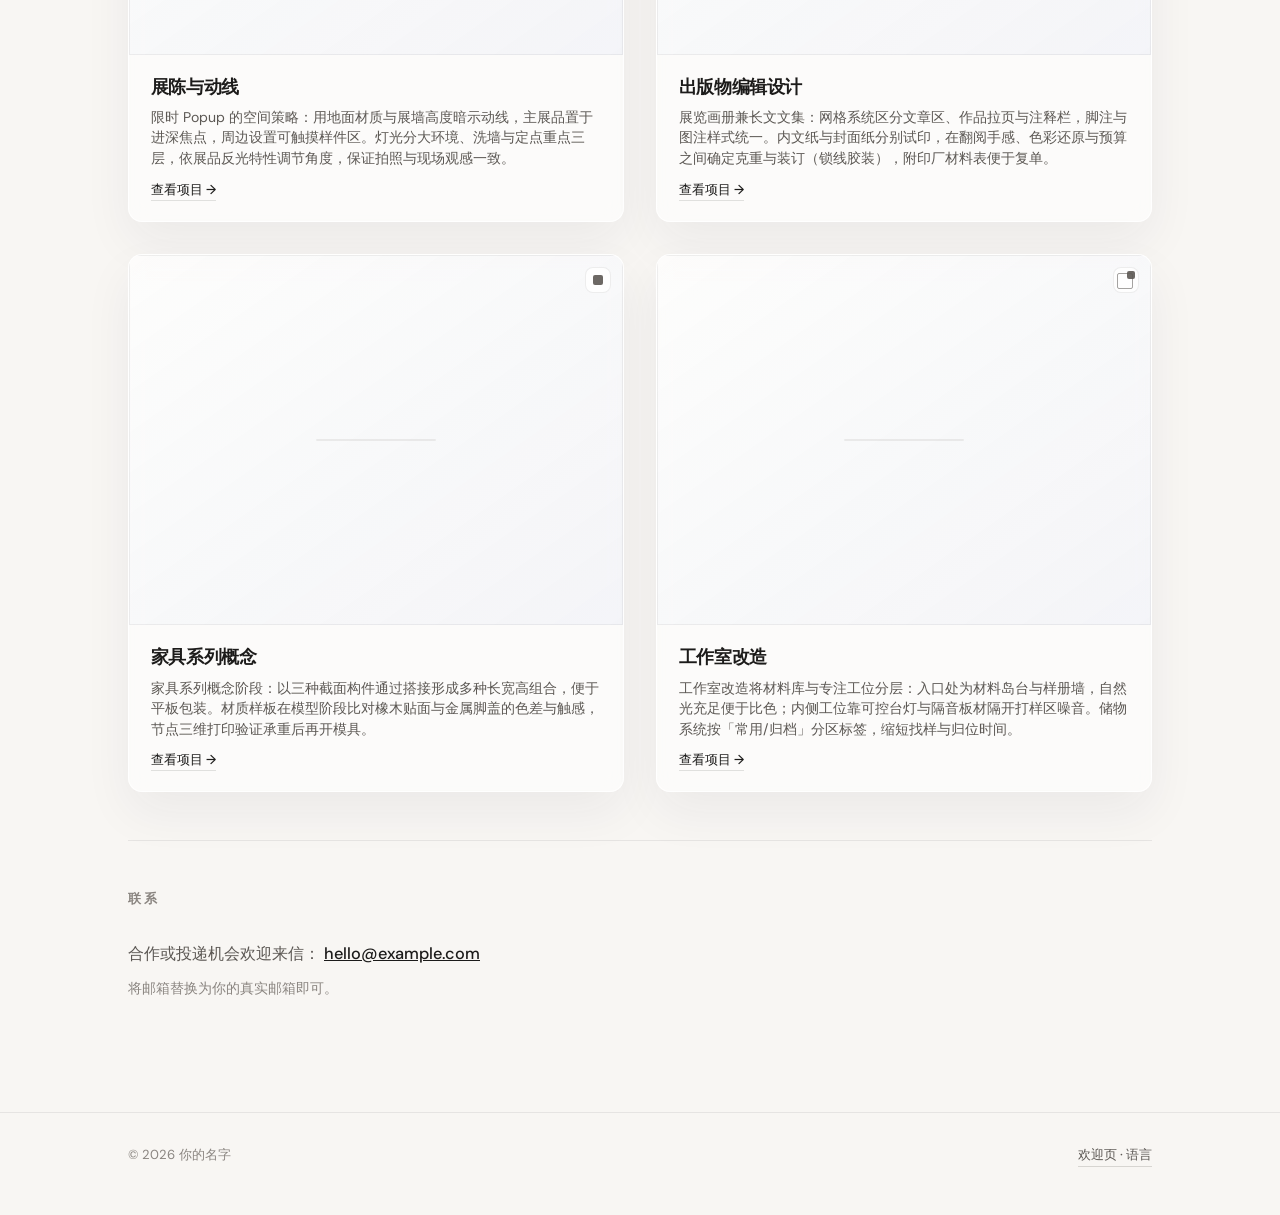
==== commit b39c5f19: "fix: 内页隐藏语言条、顶栏全宽布局、navHome 文案与页脚语言入口 - 主页/简历/项目页移除语言角标，仅欢迎页保留切换 - 顶栏外层铺满视口，内层 max-width 与主内容对齐并优化断行" ====
--- a/home.html
+++ b/home.html
@@ -16,18 +16,11 @@
   <body data-page="home">
     <div class="grain" aria-hidden="true"></div>
 
-    <div class="lang-corner no-print">
-      <div class="lang-switch lang-switch--compact" role="group" aria-label="语言">
-        <button type="button" class="lang-btn active" data-lang="zh" aria-pressed="true">中文</button>
-        <button type="button" class="lang-btn" data-lang="en" aria-pressed="false">EN</button>
-      </div>
-    </div>
-
     <header class="site-header">
-      <a href="home.html" class="logo" data-i18n="site.name">你的名字</a>
-      <div class="header-end">
+      <div class="site-header-inner">
+        <a href="home.html" class="logo" data-i18n="site.name">你的名字</a>
         <nav class="nav" aria-label="主目录">
-          <a href="home.html" data-i18n="nav.home">主页</a>
+          <a href="home.html" data-i18n="navHome">主页</a>
           <a href="home.html#about" data-i18n="nav.about">简介</a>
           <a href="resume.html" data-i18n="nav.resume">简历</a>
           <a href="home.html#work" data-i18n="nav.work">作品</a>
@@ -87,7 +80,12 @@
     </main>
 
     <footer class="site-footer">
-      <span>© <span id="year"></span> <span data-i18n="site.name">你的名字</span></span>
+      <div class="site-footer-inner">
+        <span class="site-footer-copy"
+          >© <span id="year"></span> <span data-i18n="site.name">你的名字</span></span
+        >
+        <a href="index.html" class="footer-lang-link no-print" data-i18n="footer.langLink">欢迎页 · 语言</a>
+      </div>
     </footer>
 
     <script src="app.js" defer></script>
--- a/styles.css
+++ b/styles.css
@@ -66,23 +66,23 @@
   position: sticky;
   top: 0;
   z-index: 10;
+  width: 100%;
+  margin: 0;
+  padding: 0;
+  background: rgba(248, 246, 243, 0.72);
+  backdrop-filter: blur(14px);
+  border-bottom: 1px solid var(--line);
+  box-sizing: border-box;
+}
+
+.site-header-inner {
+  max-width: 1080px;
+  margin: 0 auto;
+  padding: 1rem clamp(1rem, 4vw, 1.75rem);
   display: flex;
   align-items: center;
   justify-content: space-between;
-  gap: 1rem;
-  flex-wrap: wrap;
-  padding: 1rem 1.5rem;
-  max-width: 1080px;
-  margin: 0 auto;
-  background: rgba(248, 246, 243, 0.72);
-  backdrop-filter: blur(14px);
-  border-bottom: 1px solid var(--line);
-}
-
-.header-end {
-  display: flex;
-  align-items: center;
-  gap: 1.25rem;
+  gap: 1rem 1.25rem;
   flex-wrap: wrap;
 }
 
@@ -159,6 +159,7 @@
 }
 
 .logo {
+  flex-shrink: 0;
   font-weight: 600;
   letter-spacing: -0.02em;
   color: var(--ink);
@@ -167,15 +168,21 @@
 
 .nav {
   display: flex;
-  gap: 1.5rem;
+  flex-wrap: wrap;
+  align-items: center;
+  justify-content: flex-end;
+  gap: clamp(0.75rem, 2.5vw, 1.5rem);
+  flex: 1;
+  min-width: min(100%, 12rem);
 }
 
 .nav a {
   color: var(--ink-muted);
   text-decoration: none;
-  font-size: 0.95rem;
+  font-size: clamp(0.88rem, 2.4vw, 0.95rem);
   font-weight: 500;
   transition: color 0.2s var(--ease);
+  white-space: nowrap;
 }
 
 .nav a:hover {
@@ -185,7 +192,7 @@
 main {
   max-width: 1080px;
   margin: 0 auto;
-  padding: 2.5rem 1.5rem 4rem;
+  padding: 2.5rem clamp(1rem, 4vw, 1.75rem) 4rem;
 }
 
 .hero {
@@ -789,7 +796,7 @@
 .main-project {
   max-width: 720px;
   margin: 0 auto;
-  padding: 1rem 1.5rem 3.5rem;
+  padding: 1rem clamp(1rem, 4vw, 1.75rem) 3.5rem;
 }
 
 .back-link {
@@ -954,12 +961,41 @@
 }
 
 .site-footer {
-  max-width: 1080px;
-  margin: 0 auto;
-  padding: 2rem 1.5rem 3rem;
+  width: 100%;
+  margin: 0;
+  padding: 0;
   border-top: 1px solid var(--line);
   font-size: 0.82rem;
   color: var(--ink-soft);
+  box-sizing: border-box;
+}
+
+.site-footer-inner {
+  max-width: 1080px;
+  margin: 0 auto;
+  padding: 2rem clamp(1rem, 4vw, 1.75rem) 3rem;
+  display: flex;
+  flex-wrap: wrap;
+  align-items: baseline;
+  justify-content: space-between;
+  gap: 0.75rem 1.25rem;
+}
+
+.footer-lang-link {
+  font-size: 0.82rem;
+  font-weight: 500;
+  color: var(--ink-muted);
+  text-decoration: none;
+  border-bottom: 1px solid rgba(28, 27, 26, 0.15);
+  padding-bottom: 1px;
+  transition:
+    color 0.2s var(--ease),
+    border-color 0.2s var(--ease);
+}
+
+.footer-lang-link:hover {
+  color: var(--ink);
+  border-bottom-color: rgba(28, 27, 26, 0.28);
 }
 
 /* ---------- 打印 PDF：仅简历区块 ---------- */
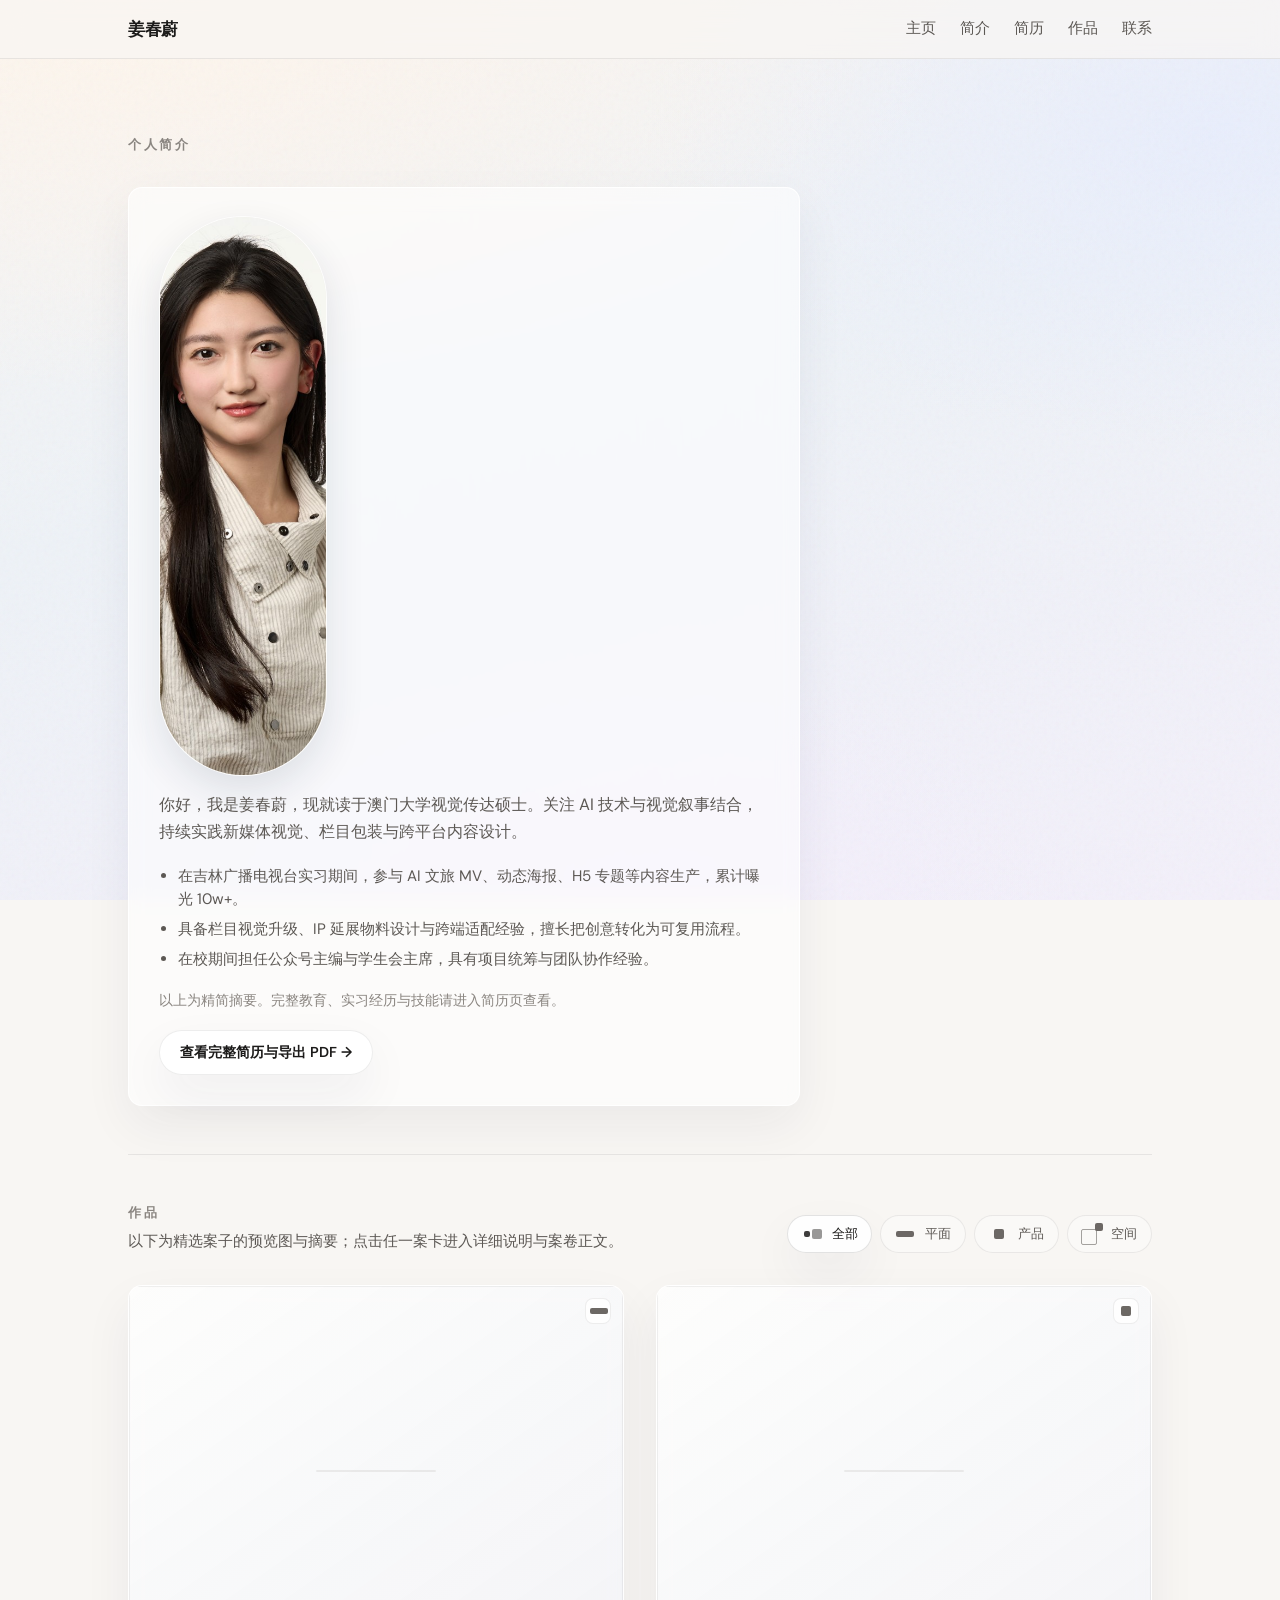
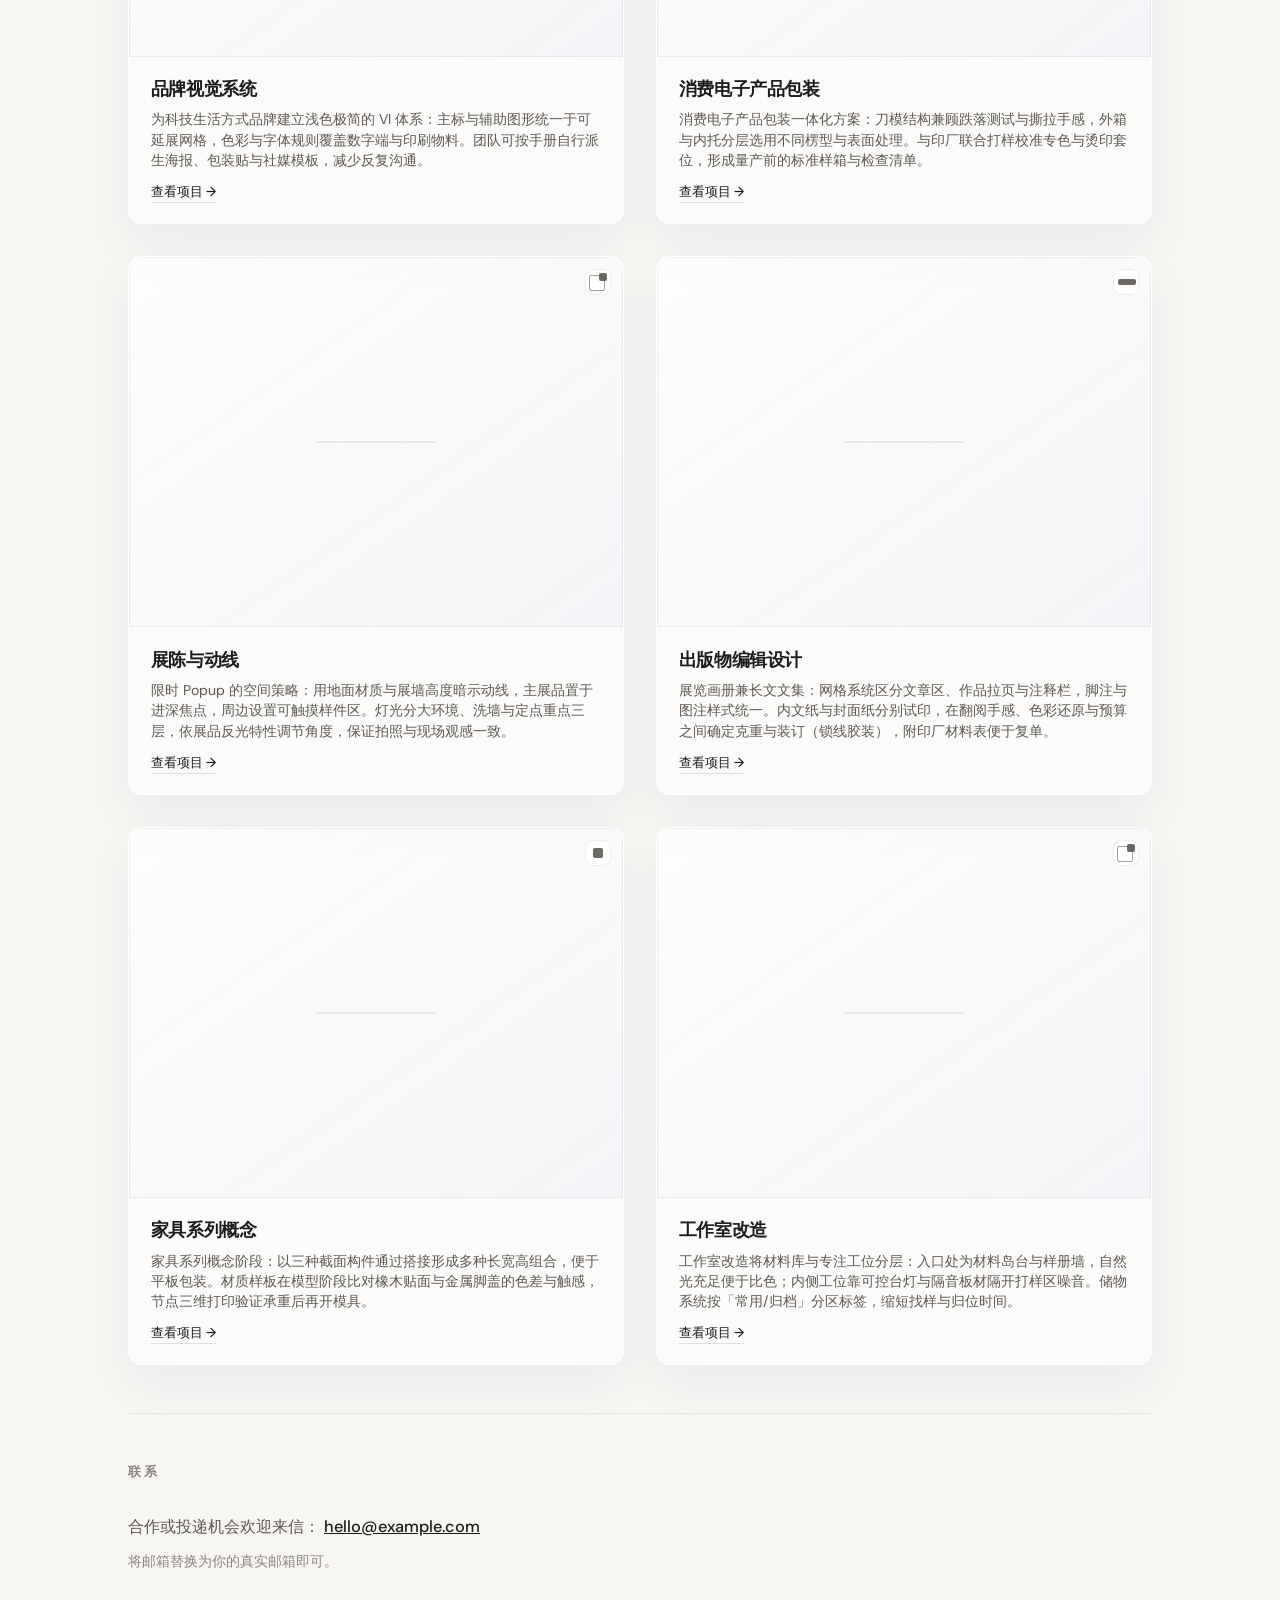
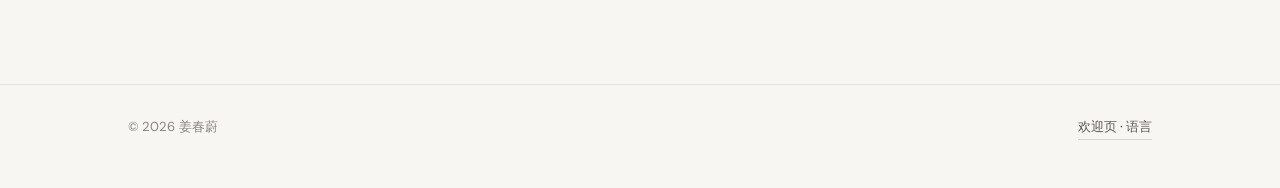
==== commit 8751811b: "feat: 导入个人简历信息与头像 - 从简历文档同步姓名、简介、教育经历、实习/在校经历与技能到站点数据 - 主页简介区新增个人头像展示并优化样式 - 更新多页面默认姓名占位文本  Made-wit" ====
--- a/home.html
+++ b/home.html
@@ -18,7 +18,7 @@
 
     <header class="site-header">
       <div class="site-header-inner">
-        <a href="home.html" class="logo" data-i18n="site.name">你的名字</a>
+        <a href="home.html" class="logo" data-i18n="site.name">姜春蔚</a>
         <nav class="nav" aria-label="主目录">
           <a href="home.html" data-i18n="navHome">主页</a>
           <a href="home.html#about" data-i18n="nav.about">简介</a>
@@ -33,6 +33,9 @@
       <section id="about" class="section profile-section">
         <h2 class="section-title" data-i18n="section.about">简介</h2>
         <div class="profile-card">
+          <div class="profile-media">
+            <img id="profile-photo" src="images/profile-jiang-chunwei.png" alt="姜春蔚" width="560" height="560" />
+          </div>
           <p id="profile-intro" class="profile-intro"></p>
           <ul id="profile-highlights" class="profile-highlights"></ul>
           <p class="profile-hint" data-i18n="home.profileHint"></p>
@@ -82,7 +85,7 @@
     <footer class="site-footer">
       <div class="site-footer-inner">
         <span class="site-footer-copy"
-          >© <span id="year"></span> <span data-i18n="site.name">你的名字</span></span
+          >© <span id="year"></span> <span data-i18n="site.name">姜春蔚</span></span
         >
         <a href="index.html" class="footer-lang-link no-print" data-i18n="footer.langLink">欢迎页 · 语言</a>
       </div>
--- a/styles.css
+++ b/styles.css
@@ -269,6 +269,22 @@
   box-shadow: var(--shadow);
 }
 
+.profile-media {
+  margin: 0 0 1rem;
+}
+
+.profile-media img {
+  display: block;
+  width: clamp(8rem, 22vw, 10.5rem);
+  aspect-ratio: 1 / 1;
+  object-fit: cover;
+  object-position: center 20%;
+  border-radius: 999px;
+  border: 1px solid var(--card-border);
+  box-shadow: 0 16px 38px rgba(30, 40, 60, 0.12);
+  background: #f4f2ee;
+}
+
 .profile-intro {
   margin: 0 0 1.2rem;
   font-size: 1.03rem;
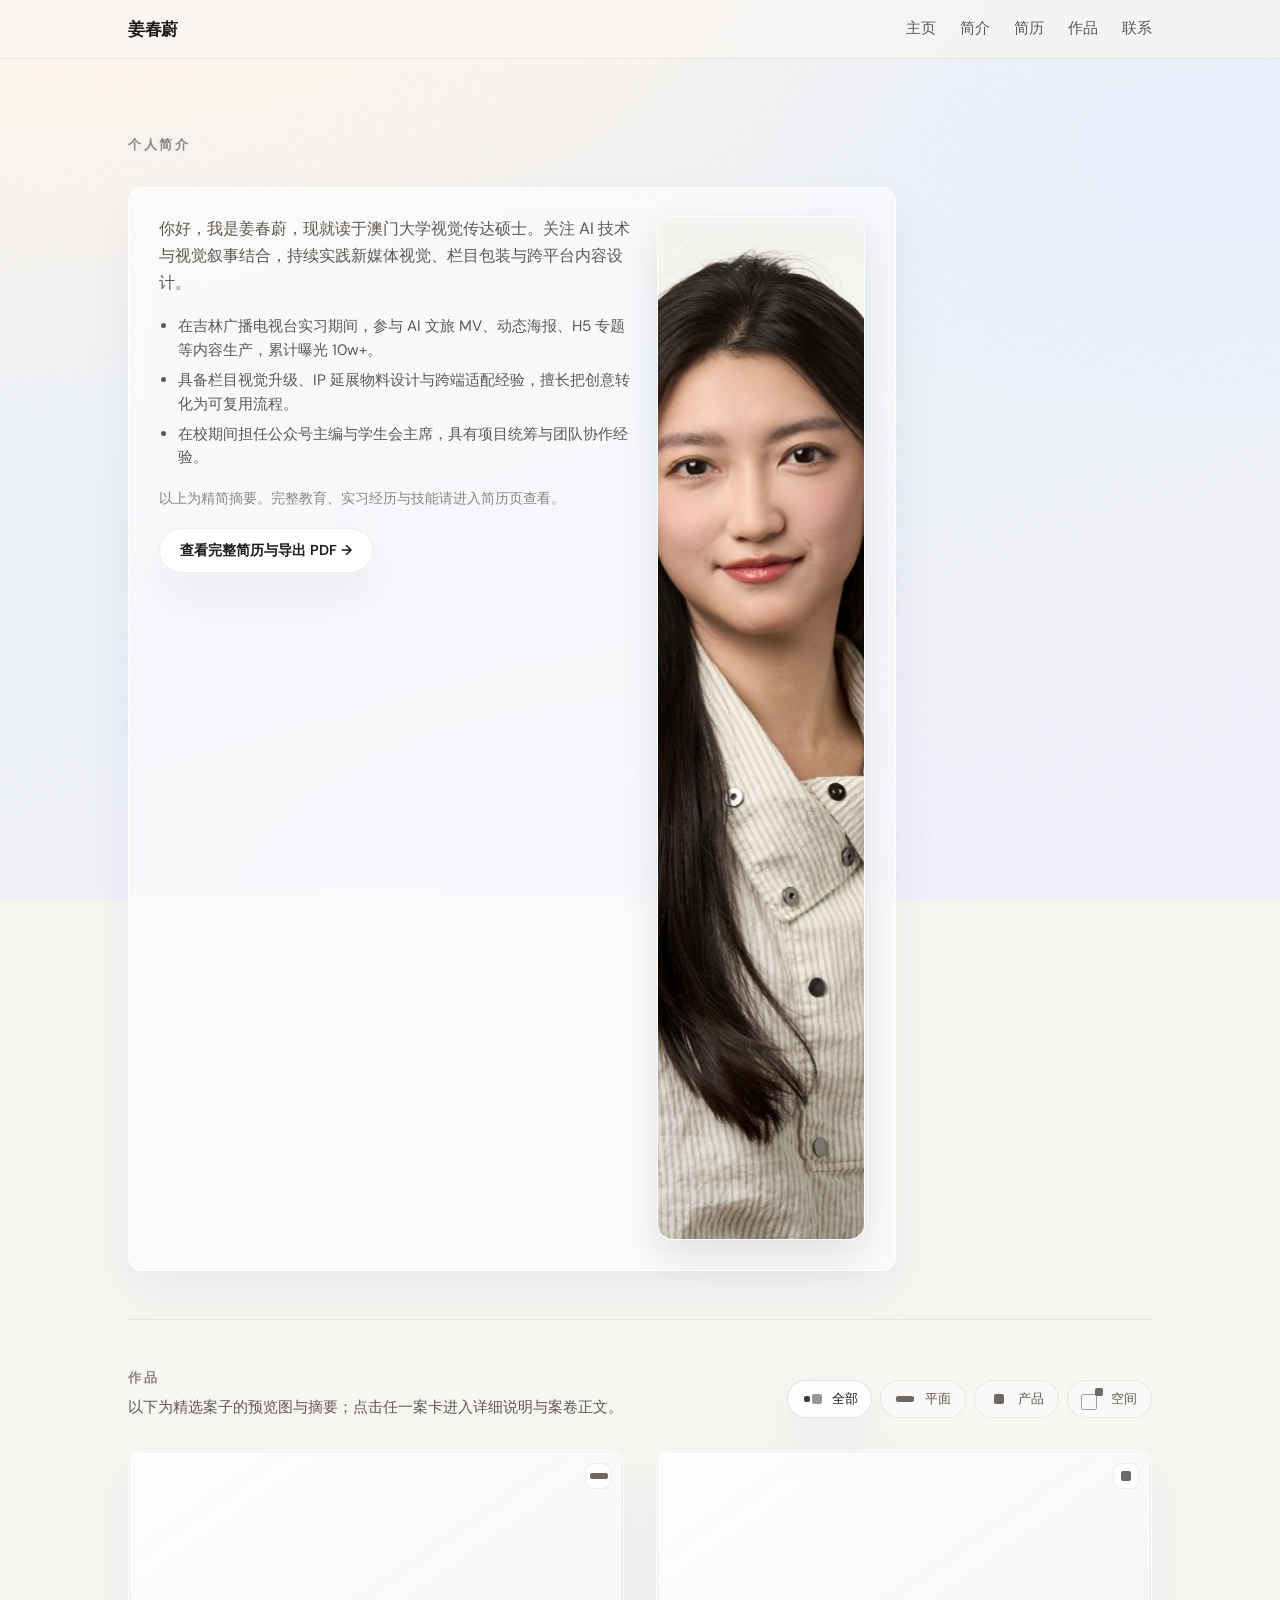
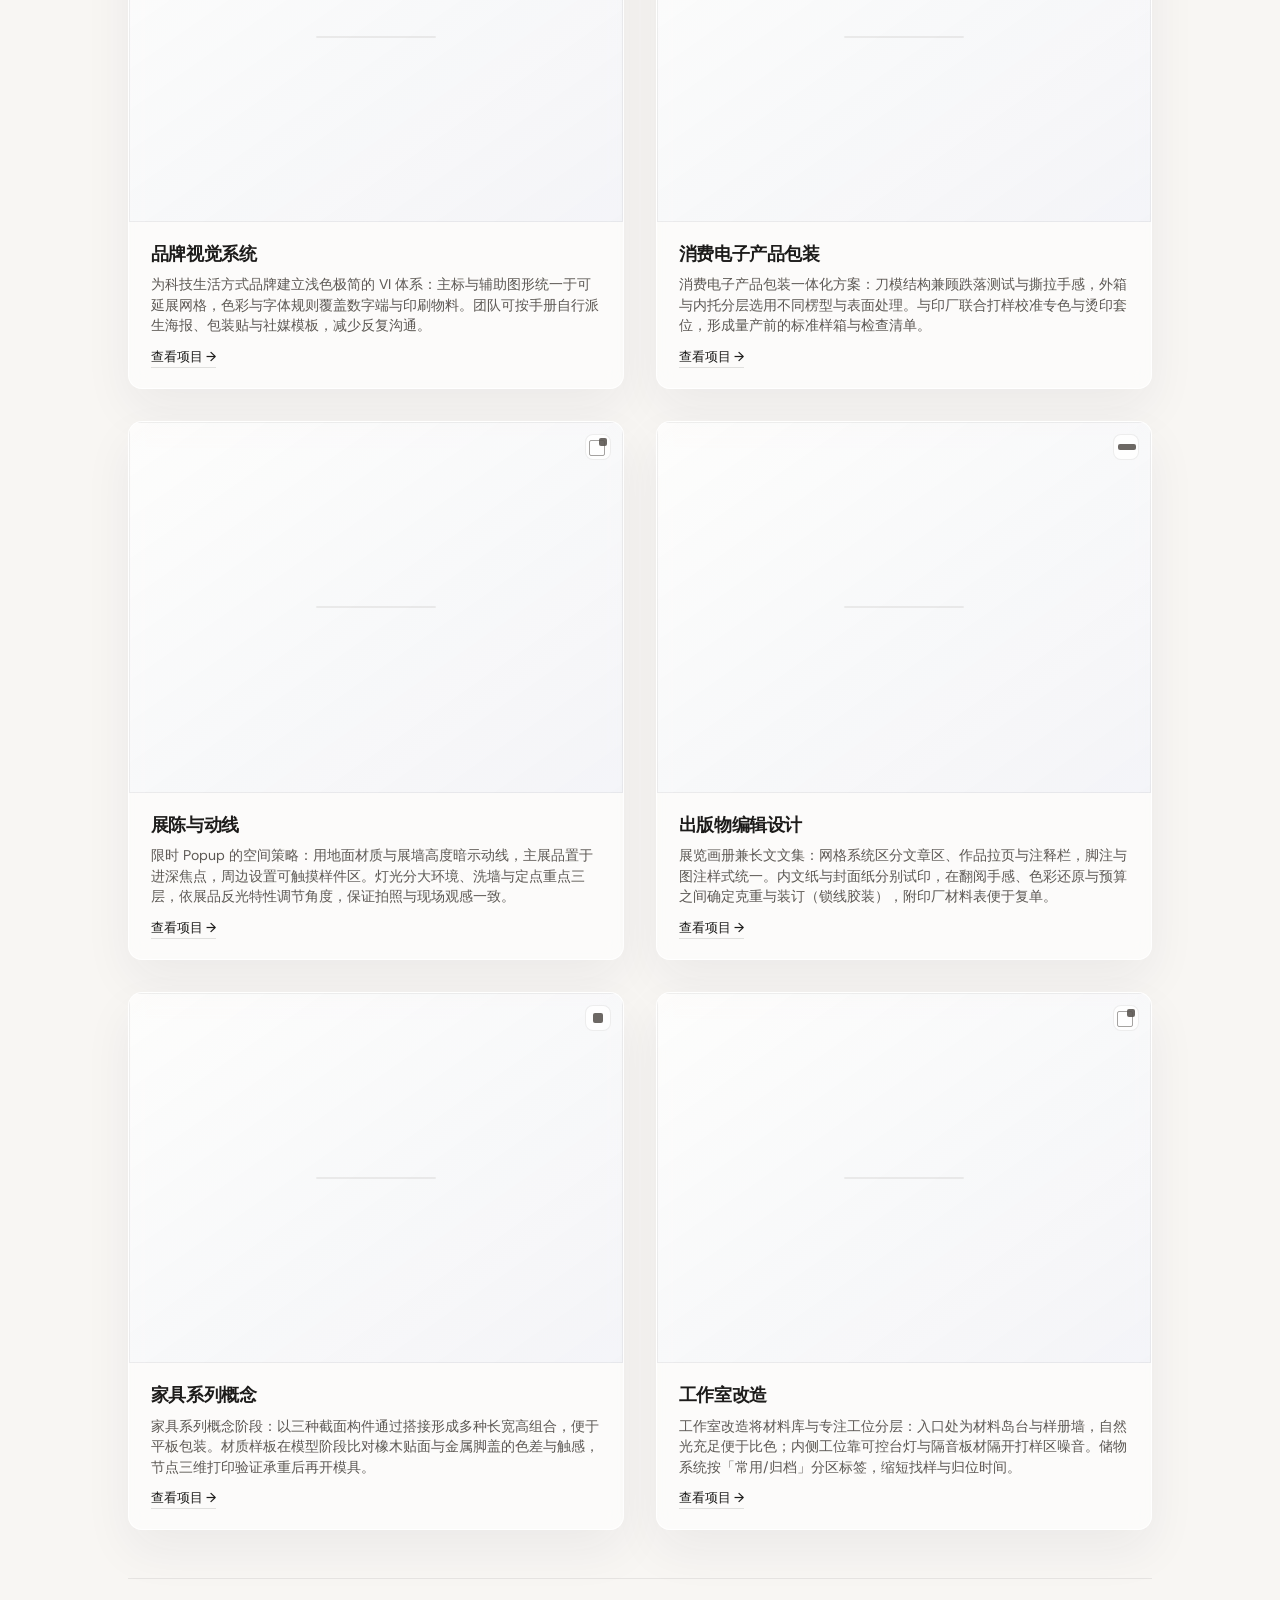
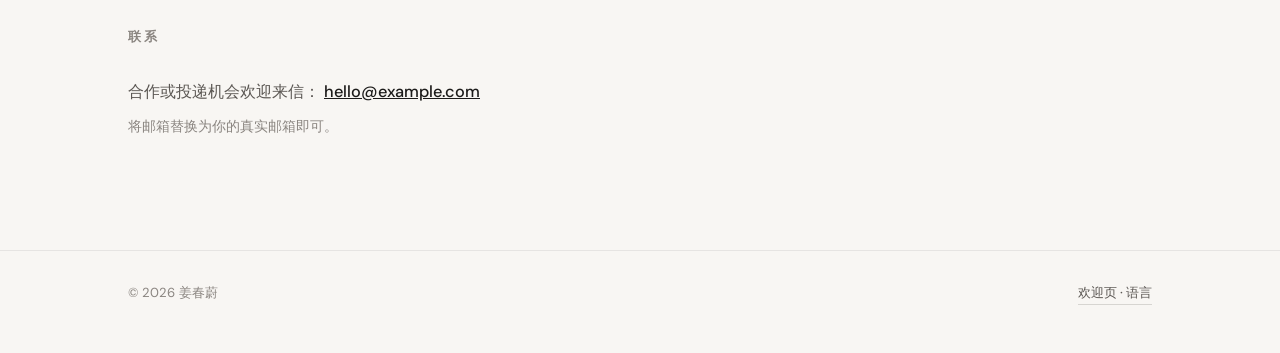
==== commit 83356549: "fix: 主页头像改为右侧并修复变形显示 Made-with: Cursor" ====
--- a/home.html
+++ b/home.html
@@ -33,13 +33,15 @@
       <section id="about" class="section profile-section">
         <h2 class="section-title" data-i18n="section.about">简介</h2>
         <div class="profile-card">
+          <div class="profile-copy">
+            <p id="profile-intro" class="profile-intro"></p>
+            <ul id="profile-highlights" class="profile-highlights"></ul>
+            <p class="profile-hint" data-i18n="home.profileHint"></p>
+            <a href="resume.html" class="btn-profile-cta"><span data-i18n="home.ctaFullResume">查看完整简历与导出 PDF</span></a>
+          </div>
           <div class="profile-media">
-            <img id="profile-photo" src="images/profile-jiang-chunwei.png" alt="姜春蔚" width="560" height="560" />
+            <img id="profile-photo" src="images/profile-jiang-chunwei.png" alt="姜春蔚" width="768" height="1024" />
           </div>
-          <p id="profile-intro" class="profile-intro"></p>
-          <ul id="profile-highlights" class="profile-highlights"></ul>
-          <p class="profile-hint" data-i18n="home.profileHint"></p>
-          <a href="resume.html" class="btn-profile-cta"><span data-i18n="home.ctaFullResume">查看完整简历与导出 PDF</span></a>
         </div>
       </section>
 
--- a/styles.css
+++ b/styles.css
@@ -260,26 +260,35 @@
 }
 
 .profile-card {
-  max-width: 42rem;
+  max-width: 48rem;
   padding: 1.75rem 1.85rem 1.85rem;
   border-radius: var(--radius);
   border: 1px solid var(--card-border);
   background: var(--card);
   backdrop-filter: blur(10px);
   box-shadow: var(--shadow);
+  display: grid;
+  grid-template-columns: minmax(0, 1fr) clamp(9.5rem, 24vw, 13rem);
+  gap: 1.2rem 1.4rem;
+  align-items: start;
+}
+
+.profile-copy {
+  min-width: 0;
 }
 
 .profile-media {
-  margin: 0 0 1rem;
+  margin: 0;
+  justify-self: end;
 }
 
 .profile-media img {
   display: block;
-  width: clamp(8rem, 22vw, 10.5rem);
-  aspect-ratio: 1 / 1;
+  width: clamp(9.5rem, 24vw, 13rem);
+  aspect-ratio: 3 / 4;
   object-fit: cover;
-  object-position: center 20%;
-  border-radius: 999px;
+  object-position: center top;
+  border-radius: 1rem;
   border: 1px solid var(--card-border);
   box-shadow: 0 16px 38px rgba(30, 40, 60, 0.12);
   background: #f4f2ee;
@@ -309,6 +318,18 @@
   font-size: 0.85rem;
   color: var(--ink-soft);
   line-height: 1.45;
+}
+
+@media (max-width: 760px) {
+  .profile-card {
+    grid-template-columns: 1fr;
+    gap: 1rem;
+  }
+
+  .profile-media {
+    justify-self: start;
+    order: -1;
+  }
 }
 
 .btn-profile-cta {
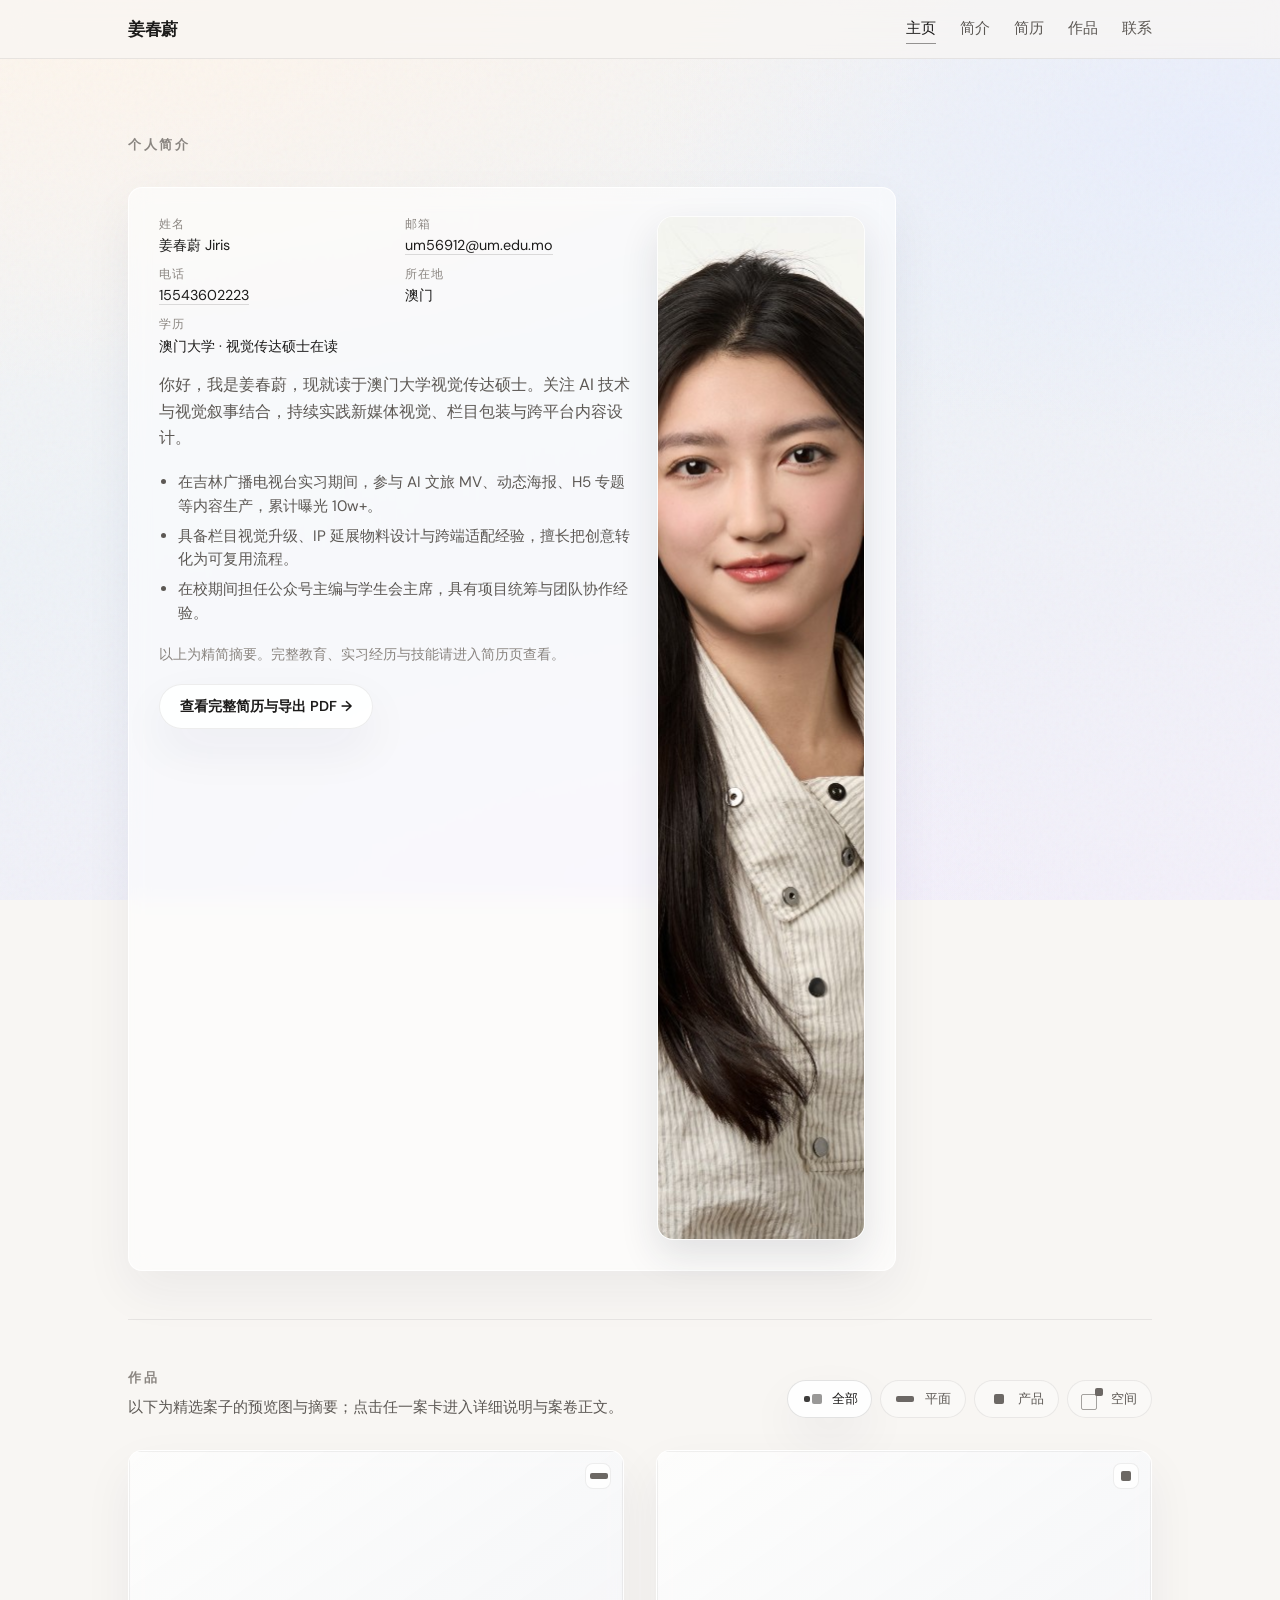
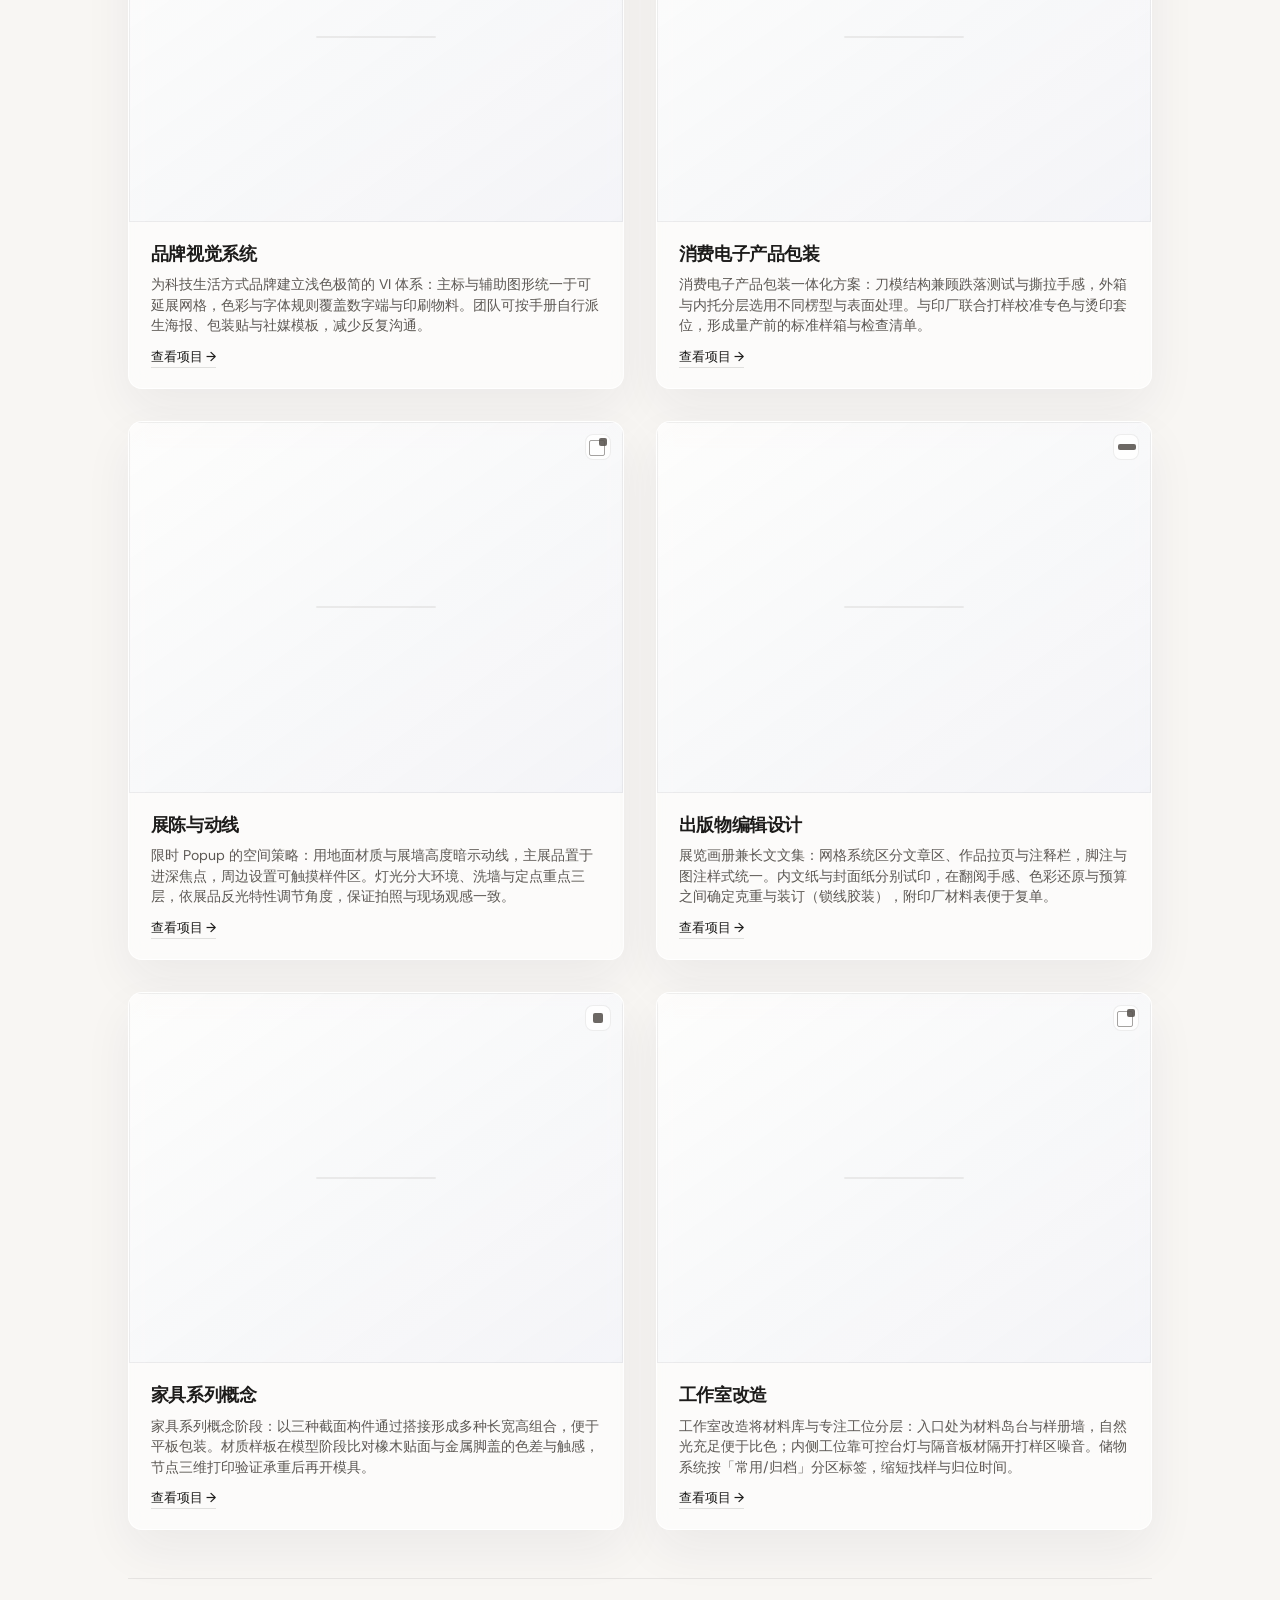
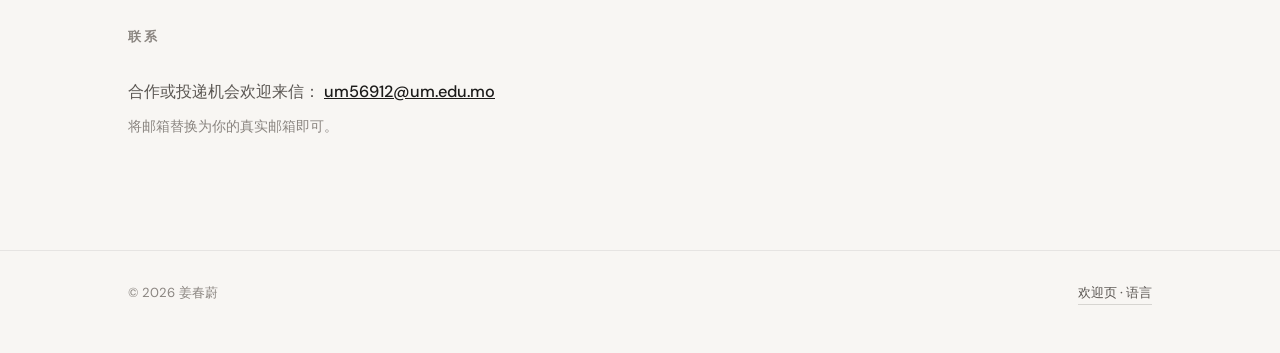
==== commit d7e1207c: "feat: 融合旧站简历信息区与导航样式 - 主页简介区加入个人信息网格（姓名/邮箱/电话/所在地/学历）并保持现有配色 - 导航引入旧站风格的 active 下划线反馈，按页面高亮当前入口 - 同步" ====
--- a/home.html
+++ b/home.html
@@ -20,11 +20,11 @@
       <div class="site-header-inner">
         <a href="home.html" class="logo" data-i18n="site.name">姜春蔚</a>
         <nav class="nav" aria-label="主目录">
-          <a href="home.html" data-i18n="navHome">主页</a>
-          <a href="home.html#about" data-i18n="nav.about">简介</a>
-          <a href="resume.html" data-i18n="nav.resume">简历</a>
-          <a href="home.html#work" data-i18n="nav.work">作品</a>
-          <a href="home.html#contact" data-i18n="nav.contact">联系</a>
+          <a href="home.html" class="nav-link active" data-i18n="navHome">主页</a>
+          <a href="home.html#about" class="nav-link" data-i18n="nav.about">简介</a>
+          <a href="resume.html" class="nav-link" data-i18n="nav.resume">简历</a>
+          <a href="home.html#work" class="nav-link" data-i18n="nav.work">作品</a>
+          <a href="home.html#contact" class="nav-link" data-i18n="nav.contact">联系</a>
         </nav>
       </div>
     </header>
@@ -34,6 +34,28 @@
         <h2 class="section-title" data-i18n="section.about">简介</h2>
         <div class="profile-card">
           <div class="profile-copy">
+            <div class="resume-info-grid">
+              <div class="resume-info-item">
+                <span class="resume-info-label" data-i18n="profile.nameLabel">姓名</span>
+                <span class="resume-info-value" id="profile-name"></span>
+              </div>
+              <div class="resume-info-item">
+                <span class="resume-info-label" data-i18n="profile.emailLabel">邮箱</span>
+                <span class="resume-info-value"><a id="profile-email" href="mailto:um56912@um.edu.mo">um56912@um.edu.mo</a></span>
+              </div>
+              <div class="resume-info-item">
+                <span class="resume-info-label" data-i18n="profile.phoneLabel">电话</span>
+                <span class="resume-info-value"><a id="profile-phone" href="tel:15543602223">15543602223</a></span>
+              </div>
+              <div class="resume-info-item">
+                <span class="resume-info-label" data-i18n="profile.locationLabel">所在地</span>
+                <span class="resume-info-value" id="profile-location"></span>
+              </div>
+              <div class="resume-info-item">
+                <span class="resume-info-label" data-i18n="profile.educationLabel">学历</span>
+                <span class="resume-info-value" id="profile-education"></span>
+              </div>
+            </div>
             <p id="profile-intro" class="profile-intro"></p>
             <ul id="profile-highlights" class="profile-highlights"></ul>
             <p class="profile-hint" data-i18n="home.profileHint"></p>
--- a/styles.css
+++ b/styles.css
@@ -189,6 +189,32 @@
   color: var(--ink);
 }
 
+.nav-link {
+  position: relative;
+}
+
+.nav-link::after {
+  content: "";
+  position: absolute;
+  left: 0;
+  right: 0;
+  bottom: -0.2rem;
+  height: 1px;
+  background: rgba(28, 27, 26, 0.45);
+  transform: scaleX(0);
+  transform-origin: left center;
+  transition: transform 0.2s var(--ease);
+}
+
+.nav-link:hover::after,
+.nav-link.active::after {
+  transform: scaleX(1);
+}
+
+.nav-link.active {
+  color: var(--ink);
+}
+
 main {
   max-width: 1080px;
   margin: 0 auto;
@@ -277,6 +303,39 @@
   min-width: 0;
 }
 
+.resume-info-grid {
+  display: grid;
+  grid-template-columns: repeat(2, minmax(0, 1fr));
+  gap: 0.65rem 1rem;
+  margin: 0 0 1rem;
+}
+
+.resume-info-item {
+  display: flex;
+  flex-direction: column;
+  gap: 0.15rem;
+}
+
+.resume-info-label {
+  font-size: 0.72rem;
+  letter-spacing: 0.08em;
+  text-transform: uppercase;
+  color: var(--ink-soft);
+}
+
+.resume-info-value {
+  font-size: 0.9rem;
+  color: var(--ink);
+  line-height: 1.35;
+  word-break: break-word;
+}
+
+.resume-info-value a {
+  color: var(--ink);
+  text-decoration: none;
+  border-bottom: 1px solid rgba(28, 27, 26, 0.14);
+}
+
 .profile-media {
   margin: 0;
   justify-self: end;
@@ -329,6 +388,11 @@
   .profile-media {
     justify-self: start;
     order: -1;
+  }
+
+  .resume-info-grid {
+    grid-template-columns: 1fr;
+    gap: 0.6rem;
   }
 }
 
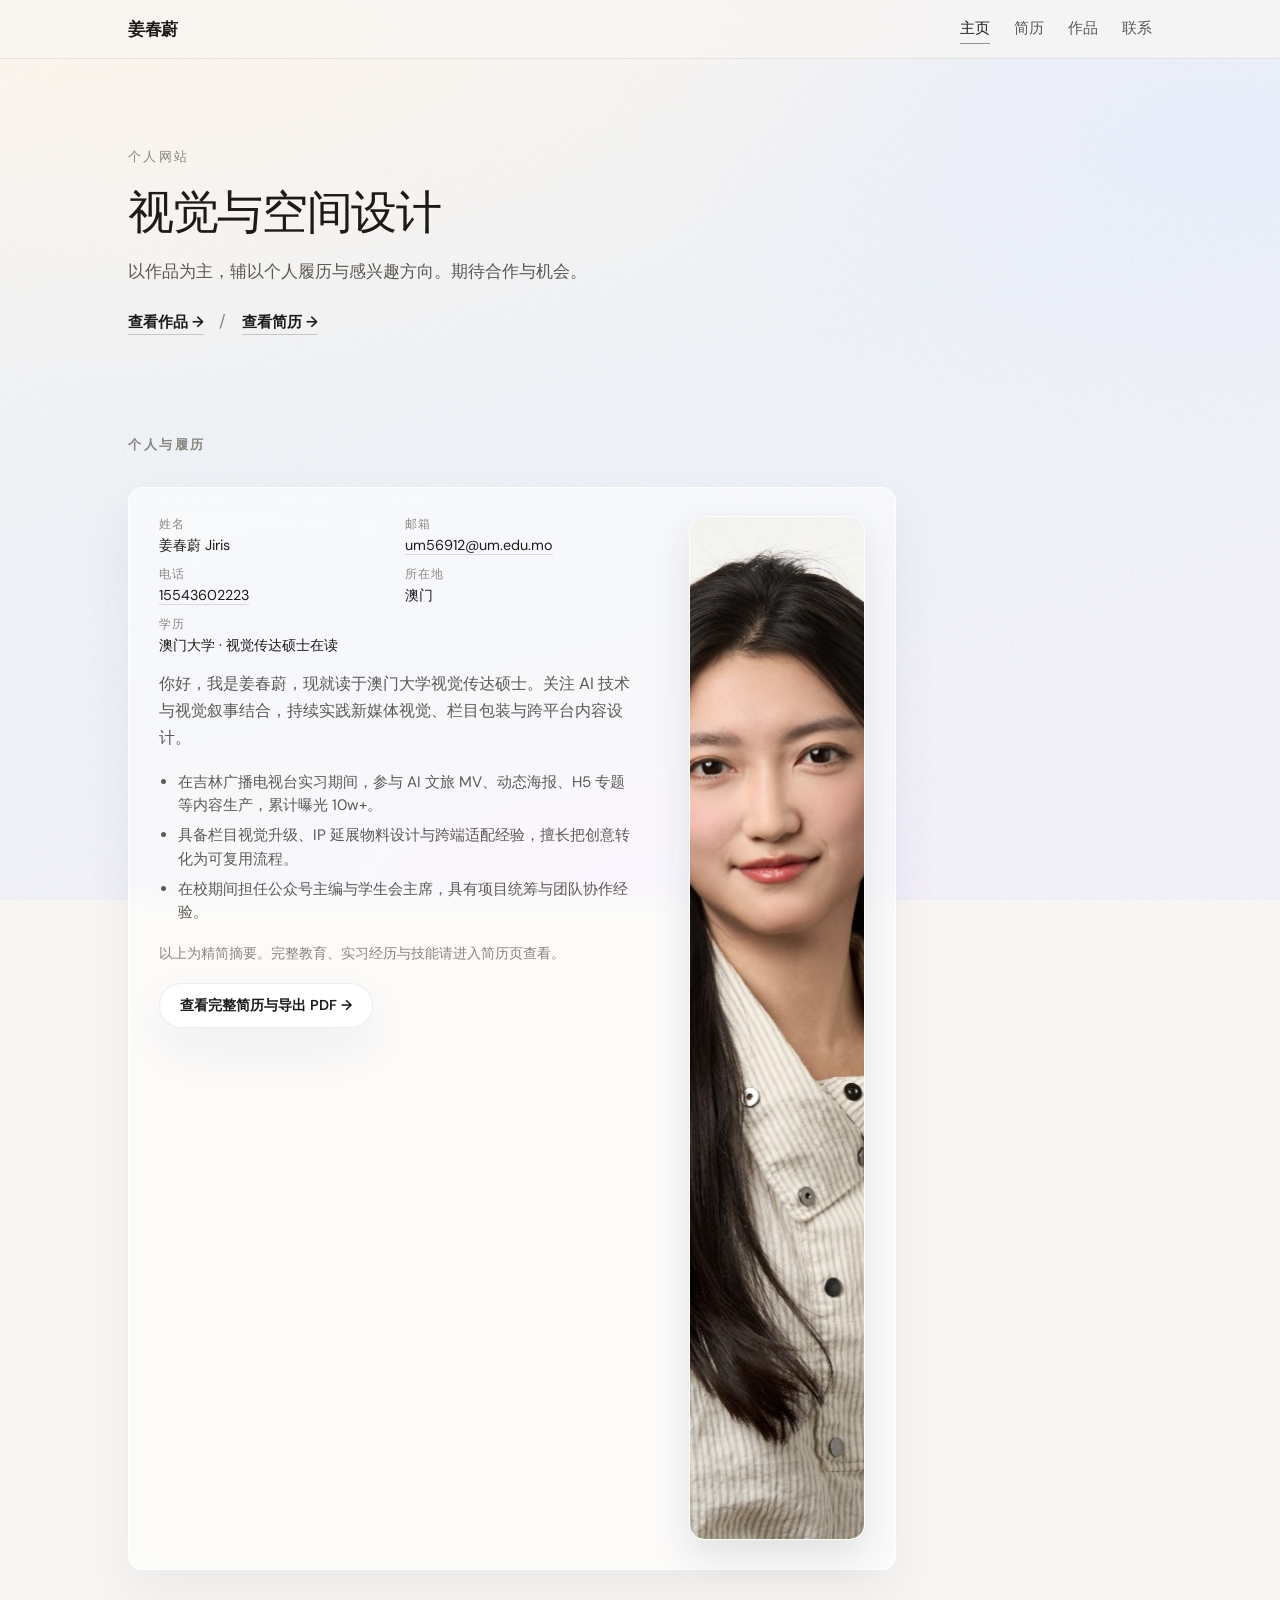
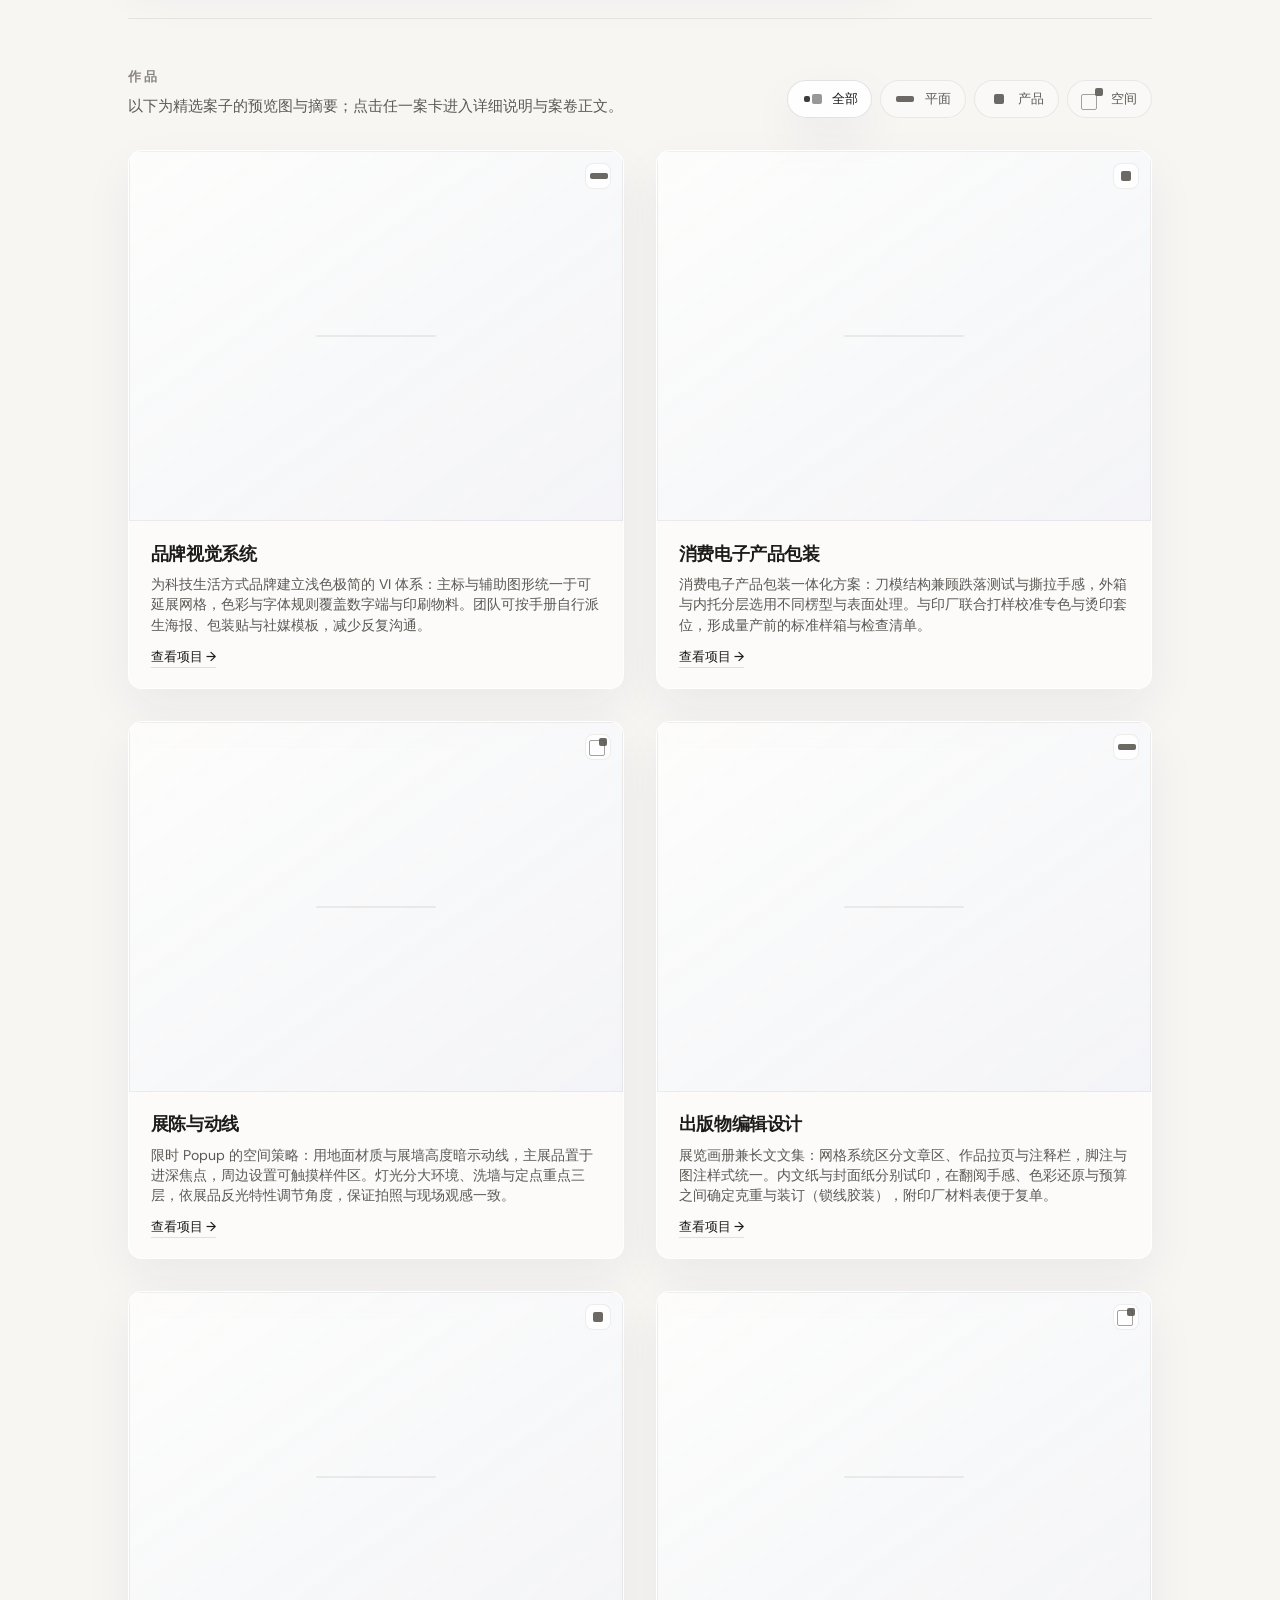
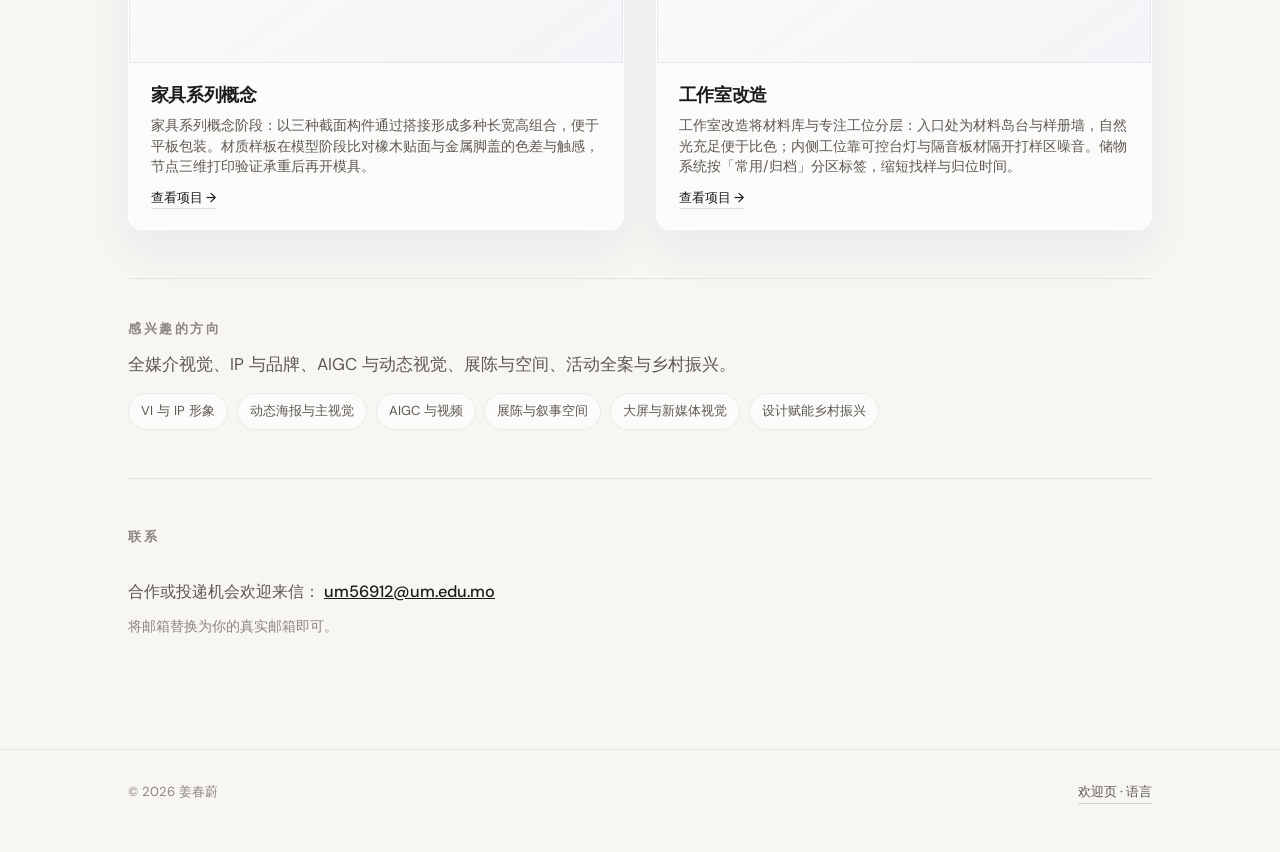
==== commit 92b3a933: "refactor: 主页架构回归旧站并稳定头像尺寸 - 主页结构调整为 Hero + 个人与履历 + 作品 + 兴趣方向 + 联系 - 导航简化为旧站四项（主页/简历/作品/联系）并保持当前配色体系 " ====
--- a/home.html
+++ b/home.html
@@ -21,7 +21,6 @@
         <a href="home.html" class="logo" data-i18n="site.name">姜春蔚</a>
         <nav class="nav" aria-label="主目录">
           <a href="home.html" class="nav-link active" data-i18n="navHome">主页</a>
-          <a href="home.html#about" class="nav-link" data-i18n="nav.about">简介</a>
           <a href="resume.html" class="nav-link" data-i18n="nav.resume">简历</a>
           <a href="home.html#work" class="nav-link" data-i18n="nav.work">作品</a>
           <a href="home.html#contact" class="nav-link" data-i18n="nav.contact">联系</a>
@@ -30,8 +29,21 @@
     </header>
 
     <main id="top">
+      <section class="hero">
+        <p class="hero-tag" data-i18n="home.heroTag">个人网站</p>
+        <h1 class="hero-title" data-i18n="home.heroTitle">视觉与空间设计</h1>
+        <p class="hero-lead" data-i18n="home.heroLead">
+          以作品为主，辅以个人履历与感兴趣方向。期待合作与机会。
+        </p>
+        <p class="hero-cta">
+          <a href="home.html#work" class="link-cta"><span data-i18n="home.heroWork">查看作品 →</span></a>
+          <span class="hero-cta-split"> / </span>
+          <a href="resume.html" class="link-cta"><span data-i18n="home.heroResume">查看简历 →</span></a>
+        </p>
+      </section>
+
       <section id="about" class="section profile-section">
-        <h2 class="section-title" data-i18n="section.about">简介</h2>
+        <h2 class="section-title" data-i18n="section.about">个人与履历</h2>
         <div class="profile-card">
           <div class="profile-copy">
             <div class="resume-info-grid">
@@ -96,6 +108,19 @@
         <div class="project-grid project-grid--featured" id="project-grid"></div>
       </section>
 
+      <section class="section interests-section">
+        <h2 class="section-title" data-i18n="home.interestsTitle">感兴趣的方向</h2>
+        <p class="interests-desc" data-i18n="home.interestsDesc">全媒介视觉、IP 与品牌、AIGC 与动态视觉、展陈与空间、活动全案与乡村振兴。</p>
+        <ul class="interests-list">
+          <li class="interest-tag" data-i18n="home.interest1">VI 与 IP 形象</li>
+          <li class="interest-tag" data-i18n="home.interest2">动态海报与主视觉</li>
+          <li class="interest-tag" data-i18n="home.interest3">AIGC 与视频</li>
+          <li class="interest-tag" data-i18n="home.interest4">展陈与叙事空间</li>
+          <li class="interest-tag" data-i18n="home.interest5">大屏与新媒体视觉</li>
+          <li class="interest-tag" data-i18n="home.interest6">设计赋能乡村振兴</li>
+        </ul>
+      </section>
+
       <section id="contact" class="section contact">
         <h2 class="section-title" data-i18n="section.contact">联系</h2>
         <p class="contact-text">
--- a/styles.css
+++ b/styles.css
@@ -252,6 +252,12 @@
   margin: 1.5rem 0 0;
 }
 
+.hero-cta-split {
+  display: inline-block;
+  margin: 0 0.65rem;
+  color: var(--ink-soft);
+}
+
 .link-cta {
   font-size: 0.95rem;
   font-weight: 600;
@@ -343,7 +349,7 @@
 
 .profile-media img {
   display: block;
-  width: clamp(9.5rem, 24vw, 13rem);
+  width: 11rem;
   aspect-ratio: 3 / 4;
   object-fit: cover;
   object-position: center top;
@@ -379,6 +385,34 @@
   line-height: 1.45;
 }
 
+.interests-section {
+  padding-top: 2.5rem;
+}
+
+.interests-desc {
+  margin: -1.25rem 0 1rem;
+  color: var(--ink-muted);
+  max-width: 46rem;
+}
+
+.interests-list {
+  display: flex;
+  flex-wrap: wrap;
+  gap: 0.55rem;
+  margin: 0;
+  padding: 0;
+  list-style: none;
+}
+
+.interest-tag {
+  padding: 0.45rem 0.75rem;
+  border: 1px solid var(--line);
+  border-radius: 999px;
+  background: rgba(255, 255, 255, 0.6);
+  font-size: 0.82rem;
+  color: var(--ink-muted);
+}
+
 @media (max-width: 760px) {
   .profile-card {
     grid-template-columns: 1fr;
@@ -388,6 +422,10 @@
   .profile-media {
     justify-self: start;
     order: -1;
+  }
+
+  .profile-media img {
+    width: 9.25rem;
   }
 
   .resume-info-grid {
